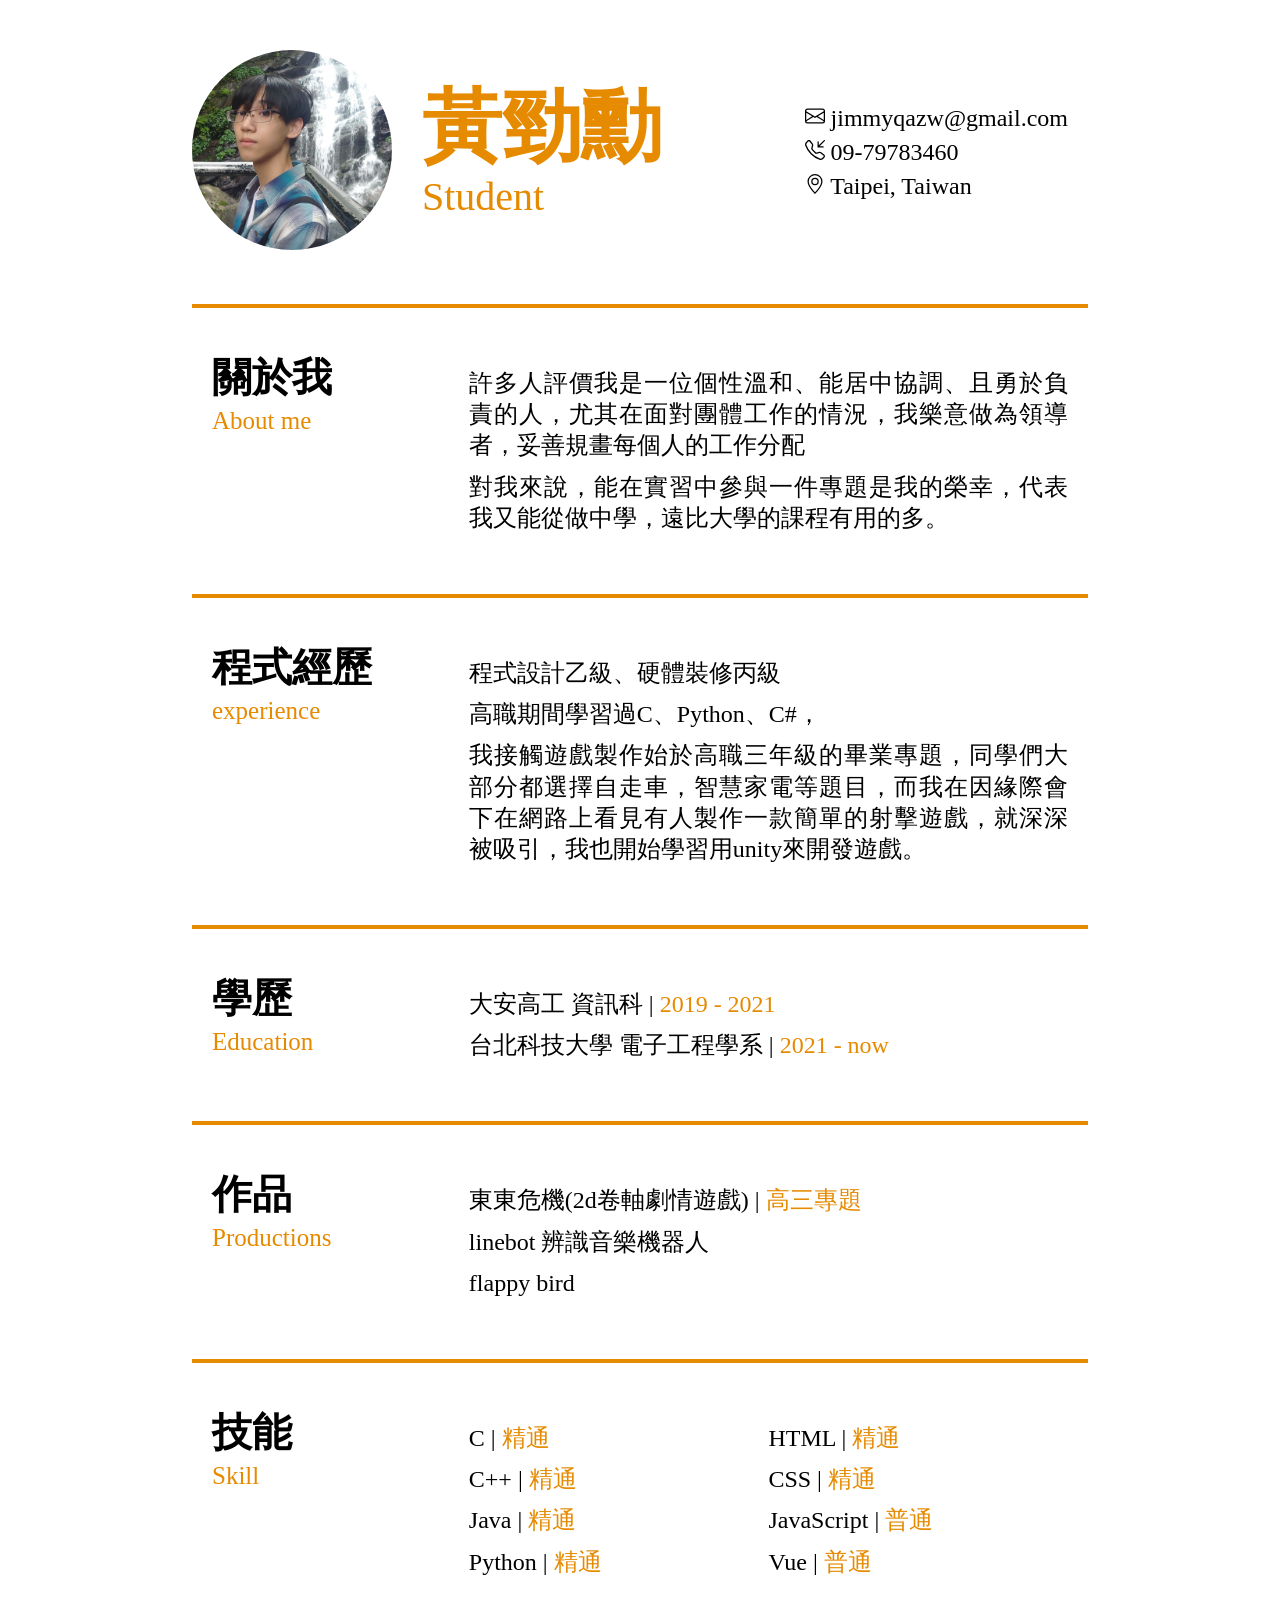
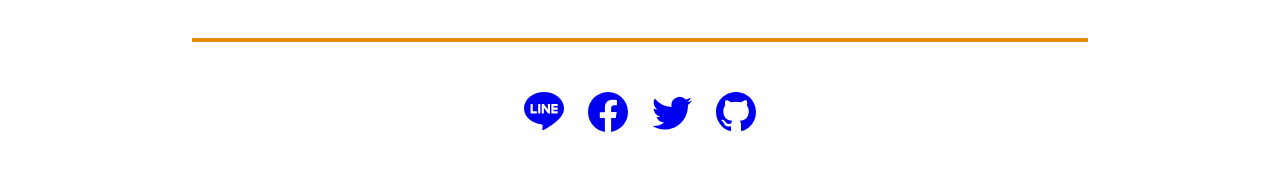
==== index.html @ 43a4b1cc "first commit" ====
<!DOCTYPE html>
<html lang="en"><head><meta http-equiv="Content-Type" content="text/html; charset=UTF-8">
    
    <meta http-equiv="X-UA-Compatible" content="IE=edge">
    <meta name="viewport" content="width=device-width, initial-scale=1.0">
    <title>Jimmy's Personal Site</title>
    <link rel="stylesheet" href="./Demo_files/bootstrap-icons.css">
    <link rel="stylesheet" href="./Demo_files/main.css">
</head>

<body>
    <div class="container">
        <div class="main">
            <div class="name-container">
                <div class="avatar">
                    <img src="./Demo_files/avatar.jpg" alt="">
                </div>
                <div class="name">
                    <h1>黃勁勳</h1>
                    <p>Student</p>
                </div>
            </div>
            <div class="info">
                <ul>
                    <li>
                        <svg xmlns="http://www.w3.org/2000/svg" width="20" height="20" fill="currentColor" class="bi bi-envelope" viewBox="0 0 16 16">
  <path d="M0 4a2 2 0 0 1 2-2h12a2 2 0 0 1 2 2v8a2 2 0 0 1-2 2H2a2 2 0 0 1-2-2V4Zm2-1a1 1 0 0 0-1 1v.217l7 4.2 7-4.2V4a1 1 0 0 0-1-1H2Zm13 2.383-4.708 2.825L15 11.105V5.383Zm-.034 6.876-5.64-3.471L8 9.583l-1.326-.795-5.64 3.47A1 1 0 0 0 2 13h12a1 1 0 0 0 .966-.741ZM1 11.105l4.708-2.897L1 5.383v5.722Z"/>
</svg>
                        jimmyqazw@gmail.com
                    </li>
                    <li>
                        <svg xmlns="http://www.w3.org/2000/svg" width="20" height="20" fill="currentColor" class="bi bi-telephone-inbound" viewBox="0 0 16 16">
  <path d="M15.854.146a.5.5 0 0 1 0 .708L11.707 5H14.5a.5.5 0 0 1 0 1h-4a.5.5 0 0 1-.5-.5v-4a.5.5 0 0 1 1 0v2.793L15.146.146a.5.5 0 0 1 .708 0zm-12.2 1.182a.678.678 0 0 0-1.015-.063L1.605 2.3c-.483.484-.661 1.169-.45 1.77a17.568 17.568 0 0 0 4.168 6.608 17.569 17.569 0 0 0 6.608 4.168c.601.211 1.286.033 1.77-.45l1.034-1.034a.678.678 0 0 0-.063-1.015l-2.307-1.794a.678.678 0 0 0-.58-.122l-2.19.547a1.745 1.745 0 0 1-1.657-.459L5.482 8.062a1.745 1.745 0 0 1-.46-1.657l.548-2.19a.678.678 0 0 0-.122-.58L3.654 1.328zM1.884.511a1.745 1.745 0 0 1 2.612.163L6.29 2.98c.329.423.445.974.315 1.494l-.547 2.19a.678.678 0 0 0 .178.643l2.457 2.457a.678.678 0 0 0 .644.178l2.189-.547a1.745 1.745 0 0 1 1.494.315l2.306 1.794c.829.645.905 1.87.163 2.611l-1.034 1.034c-.74.74-1.846 1.065-2.877.702a18.634 18.634 0 0 1-7.01-4.42 18.634 18.634 0 0 1-4.42-7.009c-.362-1.03-.037-2.137.703-2.877L1.885.511z"/>
</svg>
                        09-79783460
                    </li>
                    <li>
                        <svg xmlns="http://www.w3.org/2000/svg" width="20" height="20" fill="currentColor" class="bi bi-geo-alt" viewBox="0 0 16 16">
  <path d="M12.166 8.94c-.524 1.062-1.234 2.12-1.96 3.07A31.493 31.493 0 0 1 8 14.58a31.481 31.481 0 0 1-2.206-2.57c-.726-.95-1.436-2.008-1.96-3.07C3.304 7.867 3 6.862 3 6a5 5 0 0 1 10 0c0 .862-.305 1.867-.834 2.94zM8 16s6-5.686 6-10A6 6 0 0 0 2 6c0 4.314 6 10 6 10z"/>
  <path d="M8 8a2 2 0 1 1 0-4 2 2 0 0 1 0 4zm0 1a3 3 0 1 0 0-6 3 3 0 0 0 0 6z"/>
</svg>
                        Taipei, Taiwan
                    </li>
                </ul>
            </div>
        </div>
        <hr>
        <div class="profile content">
            <div class="title">
                <h2>關於我</h2>
                <h3>About me</h3>
            </div>
            <div class="text">

                <ul>
                    <li> 許多人評價我是一位個性溫和、能居中協調、且勇於負責的人，尤其在面對團體工作的情況，我樂意做為領導者，妥善規畫每個人的工作分配
                    <li> 對我來說，能在實習中參與一件專題是我的榮幸，代表我又能從做中學，遠比大學的課程有用的多。
                </ul>

            </div>
        </div>
        <hr>
        <div class="quote content">
            <div class="title">
                <h2>程式經歷</h2>
                <h3>experience</h3>
            </div>
            <div class="text">


                <ul>
                    <li>程式設計乙級、硬體裝修丙級
			  <li>高職期間學習過C、Python、C#，
			  <li>我接觸遊戲製作始於高職三年級的畢業專題，同學們大部分都選擇自走車，智慧家電等題目，而我在因緣際會下在網路上看見有人製作一款簡單的射擊遊戲，就深深被吸引，我也開始學習用unity來開發遊戲。
              
                </ul>
            </div>
        </div>
        <hr>
        <div class="education content">
            <div class="title">
                <h2>學歷</h2>
                <h3>Education</h3>
            </div>
            <div class="text">
                <ul>
            
                    <li>大安高工 資訊科 | <span>2019 - 2021</span></li>
			  <li>台北科技大學 電子工程學系 | <span>2021 - now</span></li>
                </ul>
            </div>
        </div>
        <hr>
        <div class="work-experience content">
            <div class="title">
                <h2>作品</h2>
                <h3>Productions</h3>
            </div>
            <div class="text">
                <ul>
                    <li>東東危機(2d卷軸劇情遊戲) | <span>高三專題</span></li>
                    <li>linebot 辨識音樂機器人</li>
			  <li>flappy bird</li>
                </ul>
            </div>
        </div>
        <hr>
        <div class="skills content">
            <div class="title">
                <h2>技能</h2>
                <h3>Skill</h3>
            </div>
            <div class="text">
                <ul>
                    <li>C | <span>精通</span></li>
                    <li>C++ | <span>精通</span></li>
                    <li>Java | <span>精通</span></li>
                    <li>Python | <span>精通</span></li>
                </ul>
                <ul>
                    <li>HTML | <span>精通</span></li>
                    <li>CSS | <span>精通</span></li>
                    <li>JavaScript | <span>普通</span></li>
                    <li>Vue | <span>普通</span></li>
                </ul>
            </div>
        </div>
        <hr>
        <div class="footer">
            <ul>
                <li><a href="https://line.me/ti/p/o0StSU77Og"><svg xmlns="http://www.w3.org/2000/svg" width="40" height="40" fill="currentColor" class="bi bi-line" viewBox="0 0 16 16">
  <path d="M8 0c4.411 0 8 2.912 8 6.492 0 1.433-.555 2.723-1.715 3.994-1.678 1.932-5.431 4.285-6.285 4.645-.83.35-.734-.197-.696-.413l.003-.018.114-.685c.027-.204.055-.521-.026-.723-.09-.223-.444-.339-.704-.395C2.846 12.39 0 9.701 0 6.492 0 2.912 3.59 0 8 0ZM5.022 7.686H3.497V4.918a.156.156 0 0 0-.155-.156H2.78a.156.156 0 0 0-.156.156v3.486c0 .041.017.08.044.107v.001l.002.002.002.002a.154.154 0 0 0 .108.043h2.242c.086 0 .155-.07.155-.156v-.56a.156.156 0 0 0-.155-.157Zm.791-2.924a.156.156 0 0 0-.156.156v3.486c0 .086.07.155.156.155h.562c.086 0 .155-.07.155-.155V4.918a.156.156 0 0 0-.155-.156h-.562Zm3.863 0a.156.156 0 0 0-.156.156v2.07L7.923 4.832a.17.17 0 0 0-.013-.015v-.001a.139.139 0 0 0-.01-.01l-.003-.003a.092.092 0 0 0-.011-.009h-.001L7.88 4.79l-.003-.002a.029.029 0 0 0-.005-.003l-.008-.005h-.002l-.003-.002-.01-.004-.004-.002a.093.093 0 0 0-.01-.003h-.002l-.003-.001-.009-.002h-.006l-.003-.001h-.004l-.002-.001h-.574a.156.156 0 0 0-.156.155v3.486c0 .086.07.155.156.155h.56c.087 0 .157-.07.157-.155v-2.07l1.6 2.16a.154.154 0 0 0 .039.038l.001.001.01.006.004.002a.066.066 0 0 0 .008.004l.007.003.005.002a.168.168 0 0 0 .01.003h.003a.155.155 0 0 0 .04.006h.56c.087 0 .157-.07.157-.155V4.918a.156.156 0 0 0-.156-.156h-.561Zm3.815.717v-.56a.156.156 0 0 0-.155-.157h-2.242a.155.155 0 0 0-.108.044h-.001l-.001.002-.002.003a.155.155 0 0 0-.044.107v3.486c0 .041.017.08.044.107l.002.003.002.002a.155.155 0 0 0 .108.043h2.242c.086 0 .155-.07.155-.156v-.56a.156.156 0 0 0-.155-.157H11.81v-.589h1.525c.086 0 .155-.07.155-.156v-.56a.156.156 0 0 0-.155-.157H11.81v-.589h1.525c.086 0 .155-.07.155-.156Z"/>
</i></a></li>&emsp;
                <li><a href="https://www.facebook.com/profile.php?id=100009781712372"><svg xmlns="http://www.w3.org/2000/svg" width="40" height="40" fill="currentColor" class="bi bi-facebook" viewBox="0 0 16 16">
  <path d="M16 8.049c0-4.446-3.582-8.05-8-8.05C3.58 0-.002 3.603-.002 8.05c0 4.017 2.926 7.347 6.75 7.951v-5.625h-2.03V8.05H6.75V6.275c0-2.017 1.195-3.131 3.022-3.131.876 0 1.791.157 1.791.157v1.98h-1.009c-.993 0-1.303.621-1.303 1.258v1.51h2.218l-.354 2.326H9.25V16c3.824-.604 6.75-3.934 6.75-7.951z"/>
</i></a></li>&emsp;
                <li><a href="https://twitter.com/JinxunY"><svg xmlns="http://www.w3.org/2000/svg" width="40" height="40" fill="currentColor" class="bi bi-twitter" viewBox="0 0 16 16">
  <path d="M5.026 15c6.038 0 9.341-5.003 9.341-9.334 0-.14 0-.282-.006-.422A6.685 6.685 0 0 0 16 3.542a6.658 6.658 0 0 1-1.889.518 3.301 3.301 0 0 0 1.447-1.817 6.533 6.533 0 0 1-2.087.793A3.286 3.286 0 0 0 7.875 6.03a9.325 9.325 0 0 1-6.767-3.429 3.289 3.289 0 0 0 1.018 4.382A3.323 3.323 0 0 1 .64 6.575v.045a3.288 3.288 0 0 0 2.632 3.218 3.203 3.203 0 0 1-.865.115 3.23 3.23 0 0 1-.614-.057 3.283 3.283 0 0 0 3.067 2.277A6.588 6.588 0 0 1 .78 13.58a6.32 6.32 0 0 1-.78-.045A9.344 9.344 0 0 0 5.026 15z"/>
</i></a></li>&emsp;
                <li><a href="https://github.com/jimmyqazw"><svg xmlns="http://www.w3.org/2000/svg" width="40" height="40" fill="currentColor" class="bi bi-github" viewBox="0 0 16 16">
  <path d="M8 0C3.58 0 0 3.58 0 8c0 3.54 2.29 6.53 5.47 7.59.4.07.55-.17.55-.38 0-.19-.01-.82-.01-1.49-2.01.37-2.53-.49-2.69-.94-.09-.23-.48-.94-.82-1.13-.28-.15-.68-.52-.01-.53.63-.01 1.08.58 1.23.82.72 1.21 1.87.87 2.33.66.07-.52.28-.87.51-1.07-1.78-.2-3.64-.89-3.64-3.95 0-.87.31-1.59.82-2.15-.08-.2-.36-1.02.08-2.12 0 0 .67-.21 2.2.82.64-.18 1.32-.27 2-.27.68 0 1.36.09 2 .27 1.53-1.04 2.2-.82 2.2-.82.44 1.1.16 1.92.08 2.12.51.56.82 1.27.82 2.15 0 3.07-1.87 3.75-3.65 3.95.29.25.54.73.54 1.48 0 1.07-.01 1.93-.01 2.2 0 .21.15.46.55.38A8.012 8.012 0 0 0 16 8c0-4.42-3.58-8-8-8z"/>

            </ul>
        </div>
    </div>


</body></html>
---- Demo_files/main.css ----
/* http://meyerweb.com/eric/tools/css/reset/ 
   v2.0 | 20110126
   License: none (public domain)
*/

html, body, div, span, applet, object, iframe,
h1, h2, h3, h4, h5, h6, p, blockquote, pre,
a, abbr, acronym, address, big, cite, code,
del, dfn, em, img, ins, kbd, q, s, samp,
small, strike, strong, sub, sup, tt, var,
b, u, i, center,
dl, dt, dd, ol, ul, li,
fieldset, form, label, legend,
table, caption, tbody, tfoot, thead, tr, th, td,
article, aside, canvas, details, embed, 
figure, figcaption, footer, header, hgroup, 
menu, nav, output, ruby, section, summary,
time, mark, audio, video {
	margin: 0;
	padding: 0;
	border: 0;
	font-size: 100%;
	font: inherit;
	vertical-align: baseline;
}
/* HTML5 display-role reset for older browsers */
article, aside, details, figcaption, figure, 
footer, header, hgroup, menu, nav, section {
	display: block;
}
body {
	line-height: 1;
}
ol, ul {
	list-style: none;
}
blockquote, q {
	quotes: none;
}
blockquote:before, blockquote:after,
q:before, q:after {
	content: '';
	content: none;
}
table {
	border-collapse: collapse;
	border-spacing: 0;
}

body {
    font-size: 24px;
}

.name h1 {
    color: rgb(230, 138, 0);
    font-size: 80px;
    font-weight: 700;
    margin-bottom: 10px;
}

.name p {
    color: rgb(230, 138, 0);
    font-size: 40px;
}

.container {
    width: 70%;
    margin: 50px auto;
}

.main {
    display: flex;
    justify-content: space-between;
    align-items: center;
}

.name-container {
    display: flex;
    align-items: center;
}

.avatar img {
    width: 200px;
    height: 200px;
    border-radius: 50%;
	border: 0px;
    margin-right: 30px;
}

.info li {
    margin: 10px 20px;
}

.info i {
    margin-right: 10px;
}

.content {
    display: flex;
    justify-content: space-between;
    padding: 0px 20px;
}

hr {
    background-color: rgb(230, 138, 0);
    border: 2px solid rgb(230, 138, 0);
    margin: 50px 0px;
}

.title {
    width: 30%;
}

.text {
    width: 70%;
    line-height: 1.3em;
    text-align: justify;
}

h2 {
    font-size: 40px;
    font-weight: 700;
    margin-bottom: 10px;
}

h3 {
    font-size: 25px;
    font-weight: 500;
    margin-bottom: 10px;
    color: rgb(230, 138, 0);
}

.quote q {
    font-family: serif;
    font-size: 28px;
}

.content li {
    margin: 10px 0px;
}

.content span {
    color: rgb(230, 138, 0);
}

.skills .text {
    display: flex;
}

.skills .text ul {
    width: 50%;
}

.footer ul {
    display: flex;
    justify-content: center;
    margin: 50px auto;
}

.footer li i {
    font-size: 30px; 
    color: rgb(0, 0, 0);
    margin: 0px 20px;
}

.footer li i:hover {
    color: rgb(82, 82, 82);
}
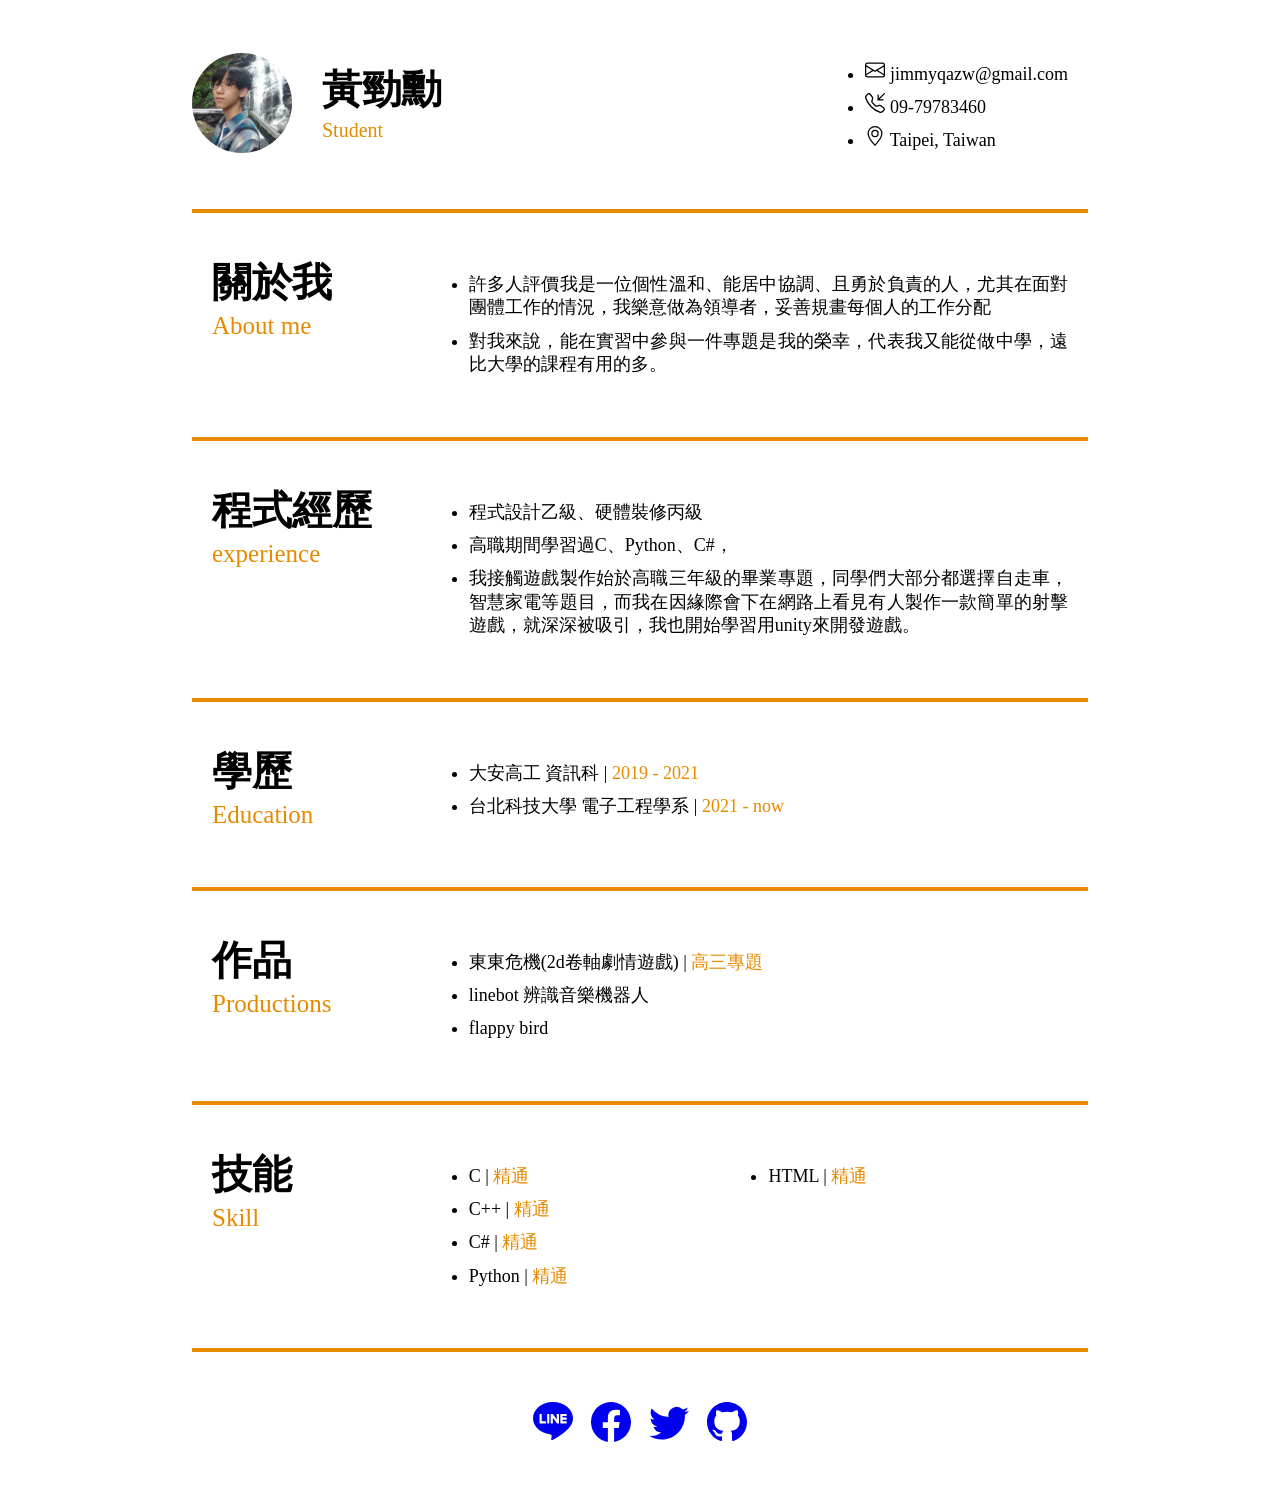
==== commit 9cbbcbcb: "first commit" ====
--- a/index.html
+++ b/index.html
@@ -16,7 +16,7 @@
                     <img src="./Demo_files/avatar.jpg" alt="">
                 </div>
                 <div class="name">
-                    <h1>黃勁勳</h1>
+                    <h2>黃勁勳</h2>
                     <p>Student</p>
                 </div>
             </div>
@@ -114,30 +114,30 @@
                 <ul>
                     <li>C | <span>精通</span></li>
                     <li>C++ | <span>精通</span></li>
-                    <li>Java | <span>精通</span></li>
+                    <li>C# | <span>精通</span></li>
                     <li>Python | <span>精通</span></li>
                 </ul>
                 <ul>
                     <li>HTML | <span>精通</span></li>
-                    <li>CSS | <span>精通</span></li>
-                    <li>JavaScript | <span>普通</span></li>
-                    <li>Vue | <span>普通</span></li>
+                    
+                    
+                   
                 </ul>
             </div>
         </div>
         <hr>
         <div class="footer">
             <ul>
-                <li><a href="https://line.me/ti/p/o0StSU77Og"><svg xmlns="http://www.w3.org/2000/svg" width="40" height="40" fill="currentColor" class="bi bi-line" viewBox="0 0 16 16">
+                <p><a href="https://line.me/ti/p/o0StSU77Og"><svg xmlns="http://www.w3.org/2000/svg" width="40" height="40" fill="currentColor" class="bi bi-line" viewBox="0 0 16 16">
   <path d="M8 0c4.411 0 8 2.912 8 6.492 0 1.433-.555 2.723-1.715 3.994-1.678 1.932-5.431 4.285-6.285 4.645-.83.35-.734-.197-.696-.413l.003-.018.114-.685c.027-.204.055-.521-.026-.723-.09-.223-.444-.339-.704-.395C2.846 12.39 0 9.701 0 6.492 0 2.912 3.59 0 8 0ZM5.022 7.686H3.497V4.918a.156.156 0 0 0-.155-.156H2.78a.156.156 0 0 0-.156.156v3.486c0 .041.017.08.044.107v.001l.002.002.002.002a.154.154 0 0 0 .108.043h2.242c.086 0 .155-.07.155-.156v-.56a.156.156 0 0 0-.155-.157Zm.791-2.924a.156.156 0 0 0-.156.156v3.486c0 .086.07.155.156.155h.562c.086 0 .155-.07.155-.155V4.918a.156.156 0 0 0-.155-.156h-.562Zm3.863 0a.156.156 0 0 0-.156.156v2.07L7.923 4.832a.17.17 0 0 0-.013-.015v-.001a.139.139 0 0 0-.01-.01l-.003-.003a.092.092 0 0 0-.011-.009h-.001L7.88 4.79l-.003-.002a.029.029 0 0 0-.005-.003l-.008-.005h-.002l-.003-.002-.01-.004-.004-.002a.093.093 0 0 0-.01-.003h-.002l-.003-.001-.009-.002h-.006l-.003-.001h-.004l-.002-.001h-.574a.156.156 0 0 0-.156.155v3.486c0 .086.07.155.156.155h.56c.087 0 .157-.07.157-.155v-2.07l1.6 2.16a.154.154 0 0 0 .039.038l.001.001.01.006.004.002a.066.066 0 0 0 .008.004l.007.003.005.002a.168.168 0 0 0 .01.003h.003a.155.155 0 0 0 .04.006h.56c.087 0 .157-.07.157-.155V4.918a.156.156 0 0 0-.156-.156h-.561Zm3.815.717v-.56a.156.156 0 0 0-.155-.157h-2.242a.155.155 0 0 0-.108.044h-.001l-.001.002-.002.003a.155.155 0 0 0-.044.107v3.486c0 .041.017.08.044.107l.002.003.002.002a.155.155 0 0 0 .108.043h2.242c.086 0 .155-.07.155-.156v-.56a.156.156 0 0 0-.155-.157H11.81v-.589h1.525c.086 0 .155-.07.155-.156v-.56a.156.156 0 0 0-.155-.157H11.81v-.589h1.525c.086 0 .155-.07.155-.156Z"/>
-</i></a></li>&emsp;
-                <li><a href="https://www.facebook.com/profile.php?id=100009781712372"><svg xmlns="http://www.w3.org/2000/svg" width="40" height="40" fill="currentColor" class="bi bi-facebook" viewBox="0 0 16 16">
+</i></a></p>&emsp;
+                <p><a href="https://www.facebook.com/profile.php?id=100009781712372"><svg xmlns="http://www.w3.org/2000/svg" width="40" height="40" fill="currentColor" class="bi bi-facebook" viewBox="0 0 16 16">
   <path d="M16 8.049c0-4.446-3.582-8.05-8-8.05C3.58 0-.002 3.603-.002 8.05c0 4.017 2.926 7.347 6.75 7.951v-5.625h-2.03V8.05H6.75V6.275c0-2.017 1.195-3.131 3.022-3.131.876 0 1.791.157 1.791.157v1.98h-1.009c-.993 0-1.303.621-1.303 1.258v1.51h2.218l-.354 2.326H9.25V16c3.824-.604 6.75-3.934 6.75-7.951z"/>
-</i></a></li>&emsp;
-                <li><a href="https://twitter.com/JinxunY"><svg xmlns="http://www.w3.org/2000/svg" width="40" height="40" fill="currentColor" class="bi bi-twitter" viewBox="0 0 16 16">
+</i></a></p>&emsp;
+                <p><a href="https://twitter.com/JinxunY"><svg xmlns="http://www.w3.org/2000/svg" width="40" height="40" fill="currentColor" class="bi bi-twitter" viewBox="0 0 16 16">
   <path d="M5.026 15c6.038 0 9.341-5.003 9.341-9.334 0-.14 0-.282-.006-.422A6.685 6.685 0 0 0 16 3.542a6.658 6.658 0 0 1-1.889.518 3.301 3.301 0 0 0 1.447-1.817 6.533 6.533 0 0 1-2.087.793A3.286 3.286 0 0 0 7.875 6.03a9.325 9.325 0 0 1-6.767-3.429 3.289 3.289 0 0 0 1.018 4.382A3.323 3.323 0 0 1 .64 6.575v.045a3.288 3.288 0 0 0 2.632 3.218 3.203 3.203 0 0 1-.865.115 3.23 3.23 0 0 1-.614-.057 3.283 3.283 0 0 0 3.067 2.277A6.588 6.588 0 0 1 .78 13.58a6.32 6.32 0 0 1-.78-.045A9.344 9.344 0 0 0 5.026 15z"/>
-</i></a></li>&emsp;
-                <li><a href="https://github.com/jimmyqazw"><svg xmlns="http://www.w3.org/2000/svg" width="40" height="40" fill="currentColor" class="bi bi-github" viewBox="0 0 16 16">
+</i></a></p>&emsp;
+                <p><a href="https://github.com/jimmyqazw"><svg xmlns="http://www.w3.org/2000/svg" width="40" height="40" fill="currentColor" class="bi bi-github" viewBox="0 0 16 16">
   <path d="M8 0C3.58 0 0 3.58 0 8c0 3.54 2.29 6.53 5.47 7.59.4.07.55-.17.55-.38 0-.19-.01-.82-.01-1.49-2.01.37-2.53-.49-2.69-.94-.09-.23-.48-.94-.82-1.13-.28-.15-.68-.52-.01-.53.63-.01 1.08.58 1.23.82.72 1.21 1.87.87 2.33.66.07-.52.28-.87.51-1.07-1.78-.2-3.64-.89-3.64-3.95 0-.87.31-1.59.82-2.15-.08-.2-.36-1.02.08-2.12 0 0 .67-.21 2.2.82.64-.18 1.32-.27 2-.27.68 0 1.36.09 2 .27 1.53-1.04 2.2-.82 2.2-.82.44 1.1.16 1.92.08 2.12.51.56.82 1.27.82 2.15 0 3.07-1.87 3.75-3.65 3.95.29.25.54.73.54 1.48 0 1.07-.01 1.93-.01 2.2 0 .21.15.46.55.38A8.012 8.012 0 0 0 16 8c0-4.42-3.58-8-8-8z"/>
 
             </ul>
--- a/Demo_files/main.css
+++ b/Demo_files/main.css
@@ -19,7 +19,7 @@
 	margin: 0;
 	padding: 0;
 	border: 0;
-	font-size: 100%;
+	font-size: 50%;
 	font: inherit;
 	vertical-align: baseline;
 }
@@ -31,9 +31,7 @@
 body {
 	line-height: 1;
 }
-ol, ul {
-	list-style: none;
-}
+
 blockquote, q {
 	quotes: none;
 }
@@ -48,19 +46,19 @@
 }
 
 body {
-    font-size: 24px;
+    font-size: 18px;
 }
 
 .name h1 {
     color: rgb(230, 138, 0);
-    font-size: 80px;
+    font-size: 60px;
     font-weight: 700;
     margin-bottom: 10px;
 }
 
 .name p {
     color: rgb(230, 138, 0);
-    font-size: 40px;
+    font-size: 20px;
 }
 
 .container {
@@ -80,8 +78,8 @@
 }
 
 .avatar img {
-    width: 200px;
-    height: 200px;
+    width: 100px;
+    height: 100px;
     border-radius: 50%;
 	border: 0px;
     margin-right: 30px;
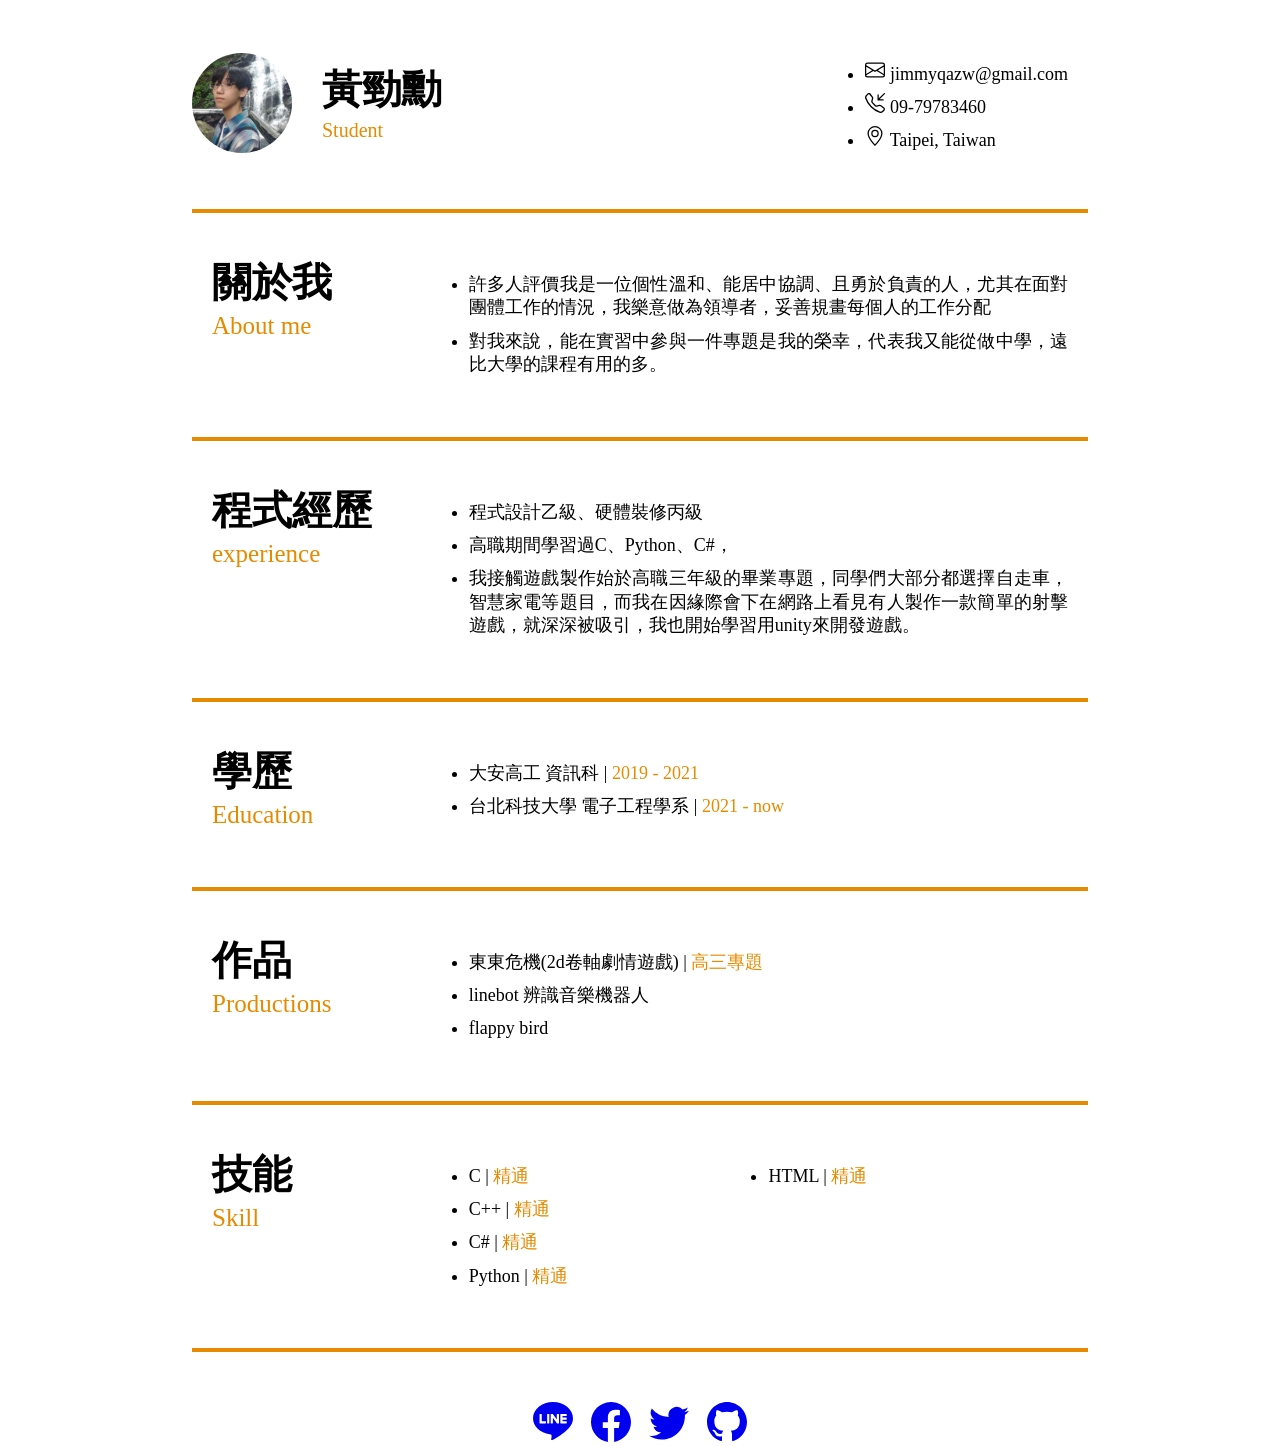
==== commit 99303a5c: "first commit" ====
--- a/index.html
+++ b/index.html
@@ -1,5 +1,5 @@
 <!DOCTYPE html>
-<html lang="en"><head><meta http-equiv="Content-Type" content="text/html; charset=UTF-8">
+<html style="height: 100%"><head><meta http-equiv="Content-Type" content="text/html; charset=UTF-8">
     
     <meta http-equiv="X-UA-Compatible" content="IE=edge">
     <meta name="viewport" content="width=device-width, initial-scale=1.0">
@@ -8,7 +8,7 @@
     <link rel="stylesheet" href="./Demo_files/main.css">
 </head>
 
-<body>
+<body style="margin: 0;padding: 0;">
     <div class="container">
         <div class="main">
             <div class="name-container">
--- a/Demo_files/main.css
+++ b/Demo_files/main.css
@@ -105,6 +105,7 @@
     margin: 50px 0px;
 }
 
+
 .title {
     width: 30%;
 }
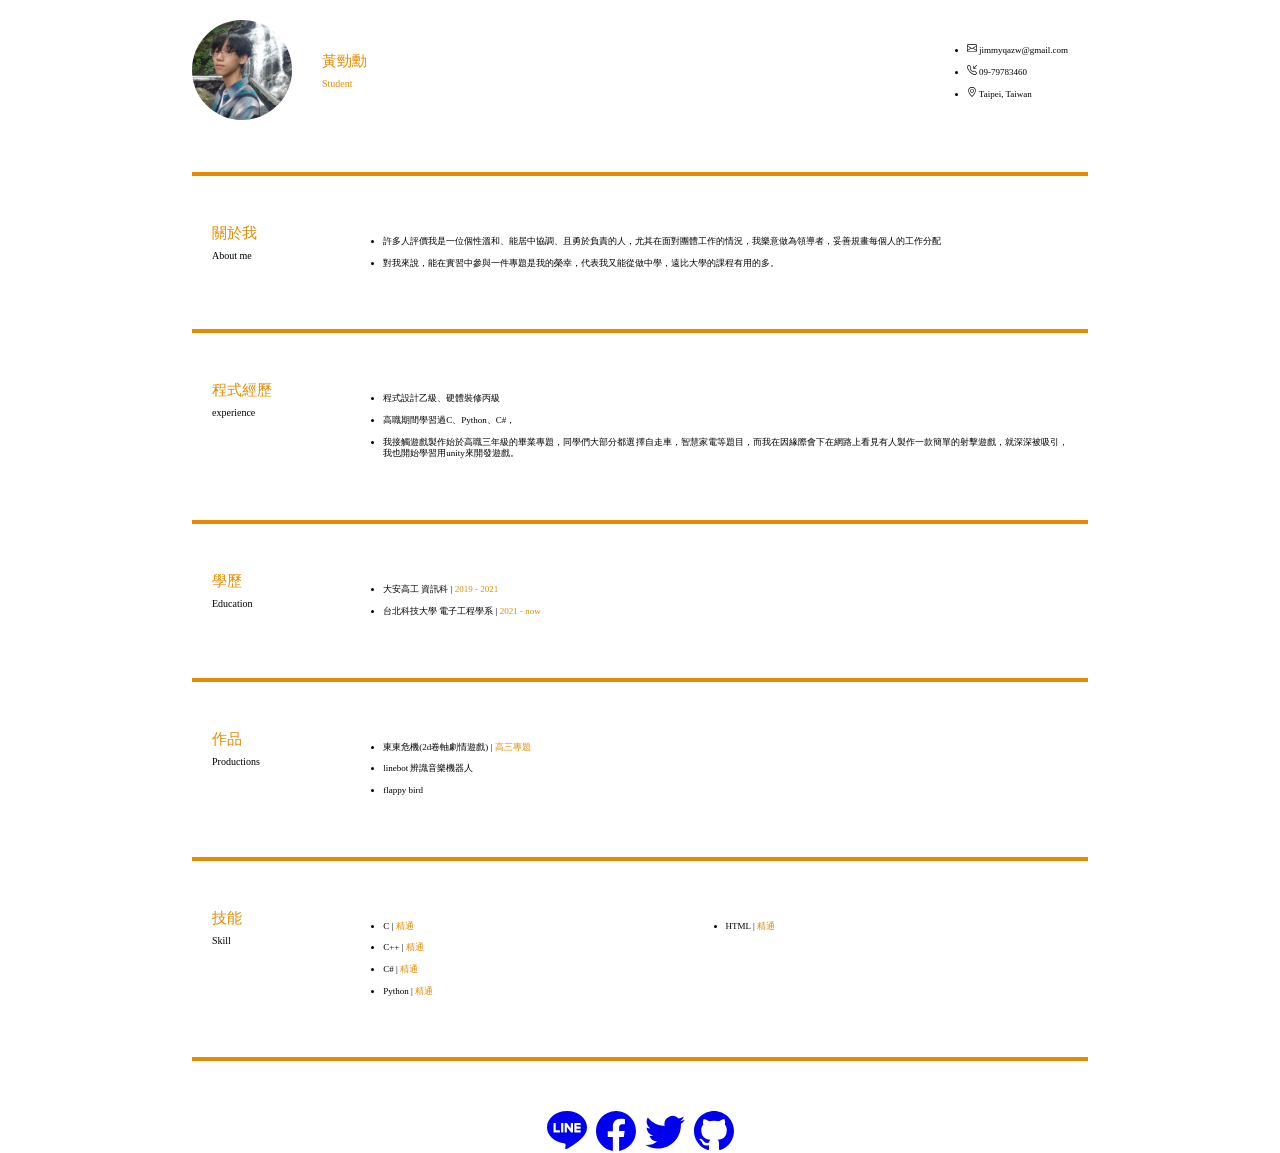
==== commit 9aea314c: "first commit" ====
--- a/index.html
+++ b/index.html
@@ -16,26 +16,26 @@
                     <img src="./Demo_files/avatar.jpg" alt="">
                 </div>
                 <div class="name">
-                    <h2>黃勁勳</h2>
+                    <h3>黃勁勳</h3>
                     <p>Student</p>
                 </div>
             </div>
             <div class="info">
                 <ul>
                     <li>
-                        <svg xmlns="http://www.w3.org/2000/svg" width="20" height="20" fill="currentColor" class="bi bi-envelope" viewBox="0 0 16 16">
+                        <svg xmlns="http://www.w3.org/2000/svg" width="10" height="10" fill="currentColor" class="bi bi-envelope" viewBox="0 0 16 16">
   <path d="M0 4a2 2 0 0 1 2-2h12a2 2 0 0 1 2 2v8a2 2 0 0 1-2 2H2a2 2 0 0 1-2-2V4Zm2-1a1 1 0 0 0-1 1v.217l7 4.2 7-4.2V4a1 1 0 0 0-1-1H2Zm13 2.383-4.708 2.825L15 11.105V5.383Zm-.034 6.876-5.64-3.471L8 9.583l-1.326-.795-5.64 3.47A1 1 0 0 0 2 13h12a1 1 0 0 0 .966-.741ZM1 11.105l4.708-2.897L1 5.383v5.722Z"/>
 </svg>
                         jimmyqazw@gmail.com
                     </li>
                     <li>
-                        <svg xmlns="http://www.w3.org/2000/svg" width="20" height="20" fill="currentColor" class="bi bi-telephone-inbound" viewBox="0 0 16 16">
+                        <svg xmlns="http://www.w3.org/2000/svg" width="10" height="10" fill="currentColor" class="bi bi-telephone-inbound" viewBox="0 0 16 16">
   <path d="M15.854.146a.5.5 0 0 1 0 .708L11.707 5H14.5a.5.5 0 0 1 0 1h-4a.5.5 0 0 1-.5-.5v-4a.5.5 0 0 1 1 0v2.793L15.146.146a.5.5 0 0 1 .708 0zm-12.2 1.182a.678.678 0 0 0-1.015-.063L1.605 2.3c-.483.484-.661 1.169-.45 1.77a17.568 17.568 0 0 0 4.168 6.608 17.569 17.569 0 0 0 6.608 4.168c.601.211 1.286.033 1.77-.45l1.034-1.034a.678.678 0 0 0-.063-1.015l-2.307-1.794a.678.678 0 0 0-.58-.122l-2.19.547a1.745 1.745 0 0 1-1.657-.459L5.482 8.062a1.745 1.745 0 0 1-.46-1.657l.548-2.19a.678.678 0 0 0-.122-.58L3.654 1.328zM1.884.511a1.745 1.745 0 0 1 2.612.163L6.29 2.98c.329.423.445.974.315 1.494l-.547 2.19a.678.678 0 0 0 .178.643l2.457 2.457a.678.678 0 0 0 .644.178l2.189-.547a1.745 1.745 0 0 1 1.494.315l2.306 1.794c.829.645.905 1.87.163 2.611l-1.034 1.034c-.74.74-1.846 1.065-2.877.702a18.634 18.634 0 0 1-7.01-4.42 18.634 18.634 0 0 1-4.42-7.009c-.362-1.03-.037-2.137.703-2.877L1.885.511z"/>
 </svg>
                         09-79783460
                     </li>
                     <li>
-                        <svg xmlns="http://www.w3.org/2000/svg" width="20" height="20" fill="currentColor" class="bi bi-geo-alt" viewBox="0 0 16 16">
+                        <svg xmlns="http://www.w3.org/2000/svg" width="10" height="10" fill="currentColor" class="bi bi-geo-alt" viewBox="0 0 16 16">
   <path d="M12.166 8.94c-.524 1.062-1.234 2.12-1.96 3.07A31.493 31.493 0 0 1 8 14.58a31.481 31.481 0 0 1-2.206-2.57c-.726-.95-1.436-2.008-1.96-3.07C3.304 7.867 3 6.862 3 6a5 5 0 0 1 10 0c0 .862-.305 1.867-.834 2.94zM8 16s6-5.686 6-10A6 6 0 0 0 2 6c0 4.314 6 10 6 10z"/>
   <path d="M8 8a2 2 0 1 1 0-4 2 2 0 0 1 0 4zm0 1a3 3 0 1 0 0-6 3 3 0 0 0 0 6z"/>
 </svg>
@@ -47,8 +47,8 @@
         <hr>
         <div class="profile content">
             <div class="title">
-                <h2>關於我</h2>
-                <h3>About me</h3>
+                <h3>關於我</h3>
+                <h6>About me</h6>
             </div>
             <div class="text">
 
@@ -62,8 +62,8 @@
         <hr>
         <div class="quote content">
             <div class="title">
-                <h2>程式經歷</h2>
-                <h3>experience</h3>
+                <h3>程式經歷</h3>
+                <h6>experience</h6>
             </div>
             <div class="text">
 
@@ -79,8 +79,8 @@
         <hr>
         <div class="education content">
             <div class="title">
-                <h2>學歷</h2>
-                <h3>Education</h3>
+                <h3>學歷</h3>
+                <h6>Education</h6>
             </div>
             <div class="text">
                 <ul>
@@ -93,8 +93,8 @@
         <hr>
         <div class="work-experience content">
             <div class="title">
-                <h2>作品</h2>
-                <h3>Productions</h3>
+                <h3>作品</h3>
+                <h6>Productions</h6>
             </div>
             <div class="text">
                 <ul>
@@ -107,8 +107,8 @@
         <hr>
         <div class="skills content">
             <div class="title">
-                <h2>技能</h2>
-                <h3>Skill</h3>
+                <h3>技能</h3>
+                <h6>Skill</h6>
             </div>
             <div class="text">
                 <ul>
--- a/Demo_files/main.css
+++ b/Demo_files/main.css
@@ -18,7 +18,7 @@
 time, mark, audio, video {
 	margin: 0;
 	padding: 0;
-	border: 0;
+	border: 110;
 	font-size: 50%;
 	font: inherit;
 	vertical-align: baseline;
@@ -42,28 +42,28 @@
 }
 table {
 	border-collapse: collapse;
-	border-spacing: 0;
+	border-spacing: 50;
 }
 
 body {
-    font-size: 18px;
+    font-size: 9px;
 }
 
 .name h1 {
     color: rgb(230, 138, 0);
-    font-size: 60px;
-    font-weight: 700;
+    font-size: 10px;
+    font-weight: 400;
     margin-bottom: 10px;
 }
 
 .name p {
     color: rgb(230, 138, 0);
-    font-size: 20px;
+    font-size: 10px;
 }
 
 .container {
     width: 70%;
-    margin: 50px auto;
+    margin: 20px auto;
 }
 
 .main {
@@ -90,7 +90,7 @@
 }
 
 .info i {
-    margin-right: 10px;
+    margin-right: 50px;
 }
 
 .content {
@@ -107,24 +107,25 @@
 
 
 .title {
-    width: 30%;
+    width: 25%;
+     font-size: 10px;
 }
 
 .text {
-    width: 70%;
+    width: 100%;
     line-height: 1.3em;
     text-align: justify;
 }
 
 h2 {
-    font-size: 40px;
-    font-weight: 700;
+    font-size: 20px;
+    font-weight: 1500;
     margin-bottom: 10px;
 }
 
 h3 {
-    font-size: 25px;
-    font-weight: 500;
+    font-size: 15px;
+    font-weight: 1500;
     margin-bottom: 10px;
     color: rgb(230, 138, 0);
 }
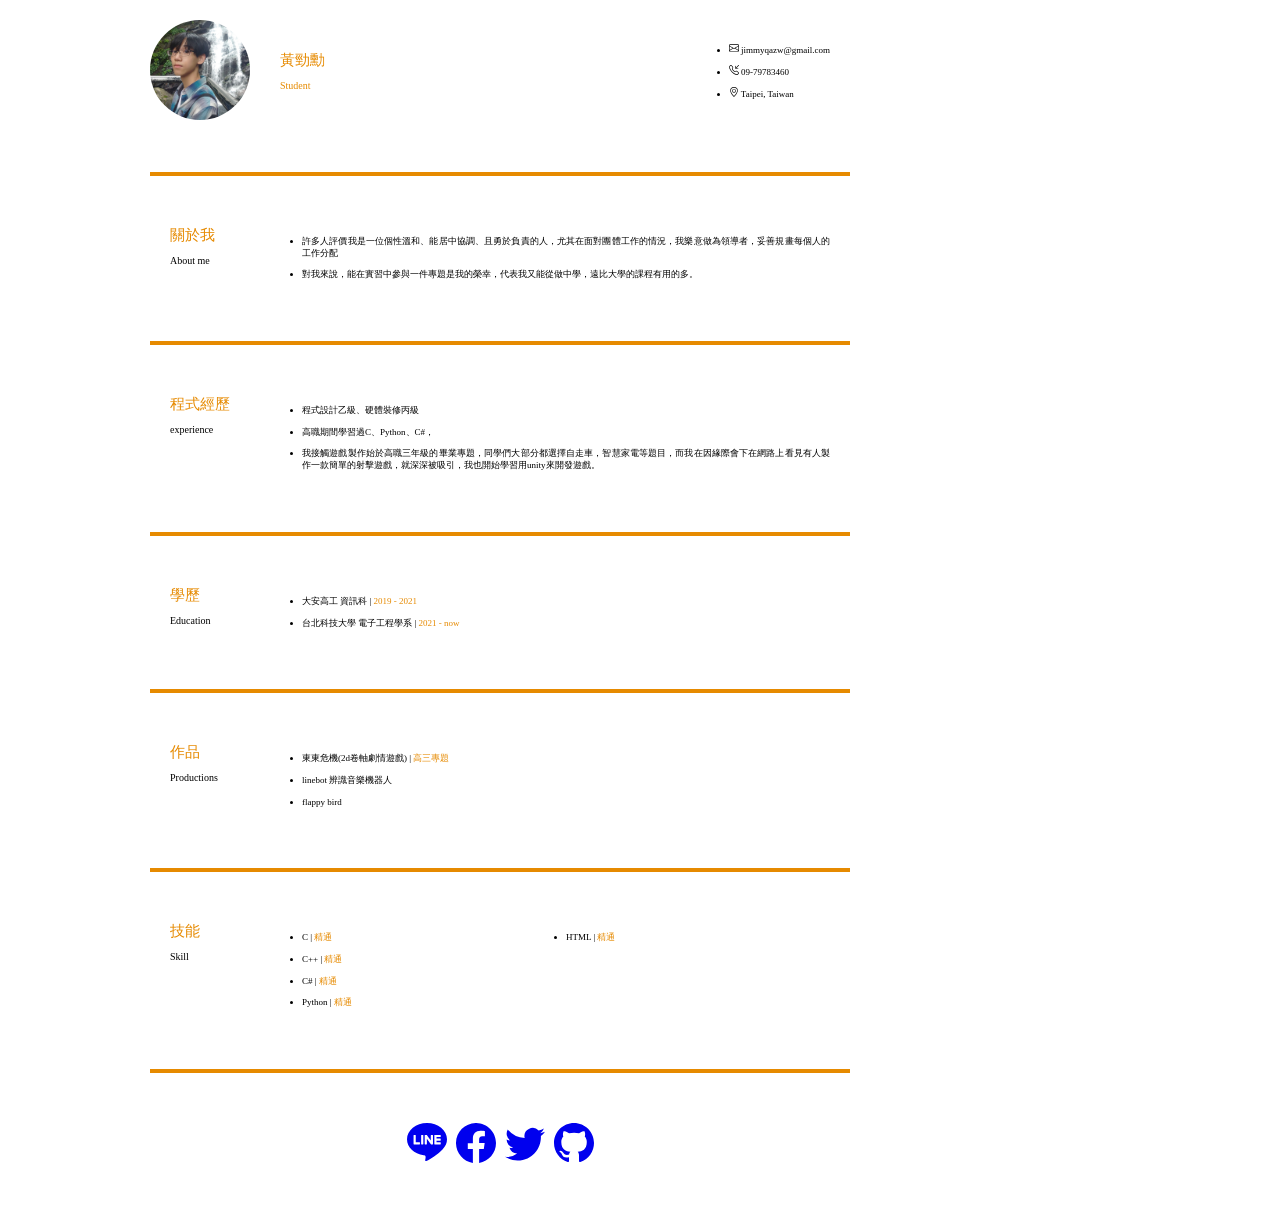
==== commit 3b8edebb: "first commit" ====
--- a/index.html
+++ b/index.html
@@ -8,7 +8,7 @@
     <link rel="stylesheet" href="./Demo_files/main.css">
 </head>
 
-<body style="margin: 0;padding: 0;">
+<body>
     <div class="container">
         <div class="main">
             <div class="name-container">
--- a/Demo_files/main.css
+++ b/Demo_files/main.css
@@ -28,8 +28,9 @@
 footer, header, hgroup, menu, nav, section {
 	display: block;
 }
-body {
-	line-height: 1;
+body{
+width:1000px;
+height:1200px;
 }
 
 blockquote, q {
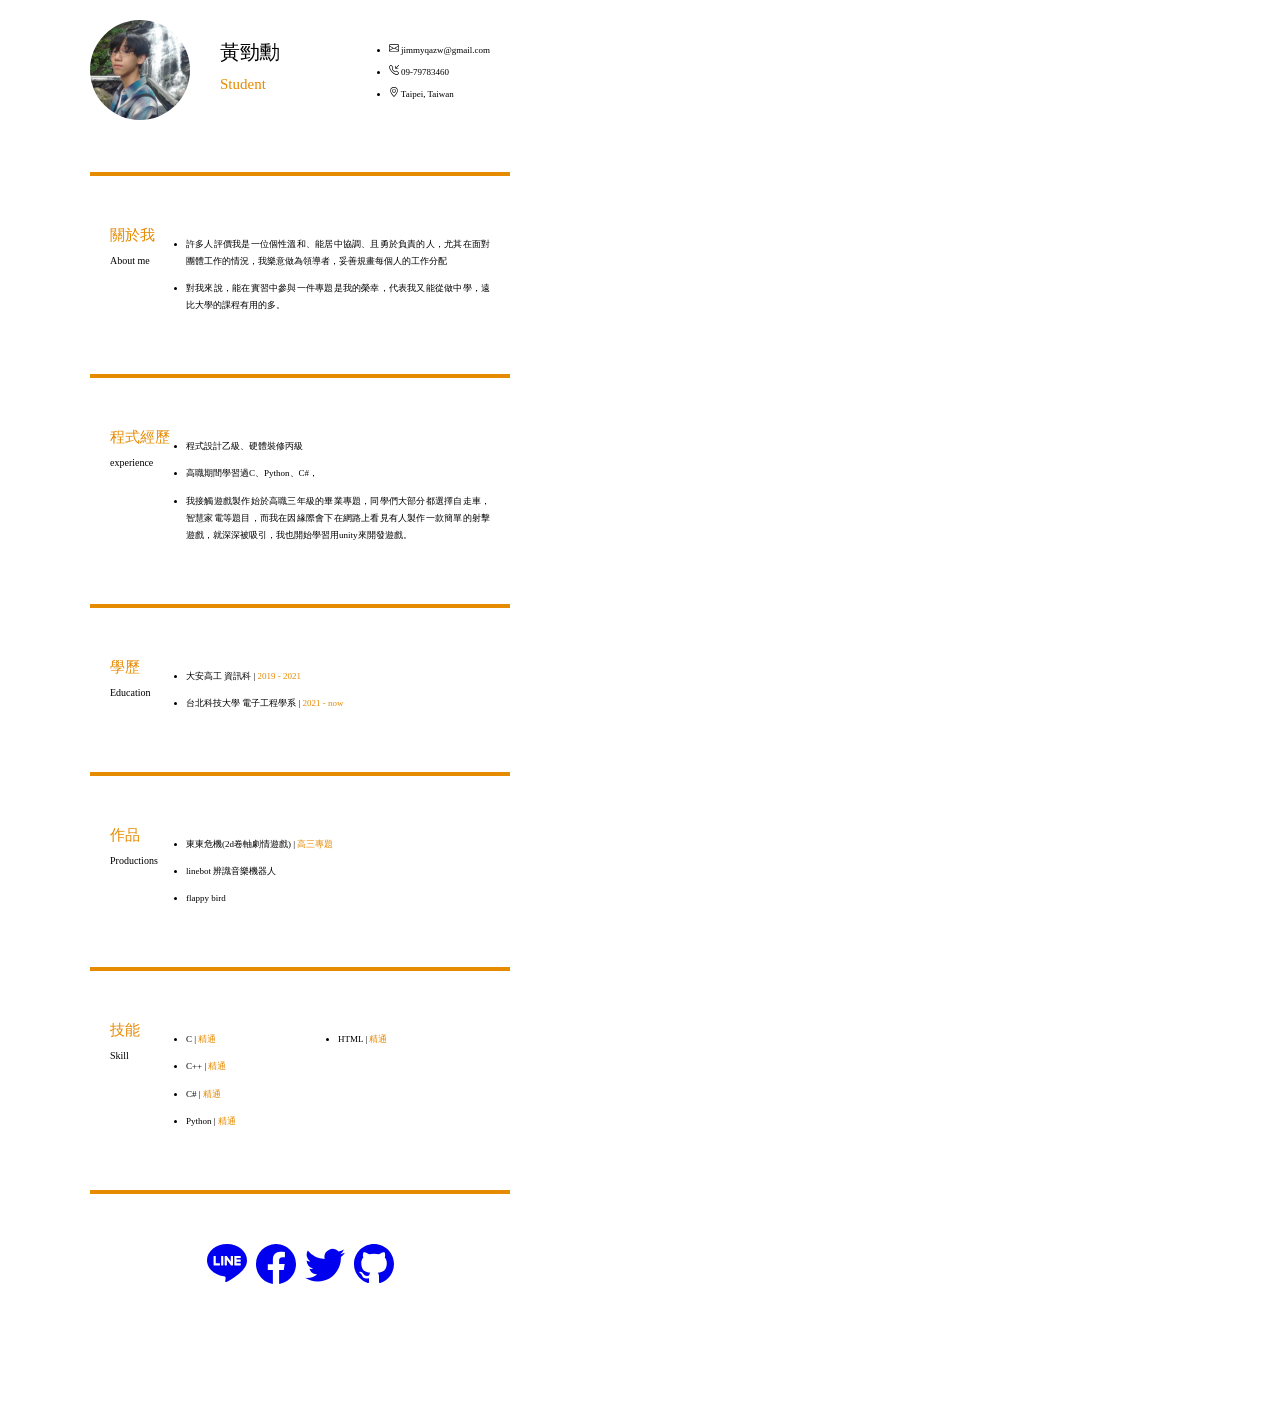
==== commit 4557b14e: "first commit" ====
--- a/index.html
+++ b/index.html
@@ -16,8 +16,8 @@
                     <img src="./Demo_files/avatar.jpg" alt="">
                 </div>
                 <div class="name">
-                    <h3>黃勁勳</h3>
-                    <p>Student</p>
+                    <h2>黃勁勳</h2>
+                    <h3>Student</h3>
                 </div>
             </div>
             <div class="info">
--- a/Demo_files/main.css
+++ b/Demo_files/main.css
@@ -29,8 +29,8 @@
 	display: block;
 }
 body{
-width:1000px;
-height:1200px;
+width:600px;
+height:1400px;
 }
 
 blockquote, q {
@@ -114,7 +114,7 @@
 
 .text {
     width: 100%;
-    line-height: 1.3em;
+    line-height: 1.9em;
     text-align: justify;
 }
 
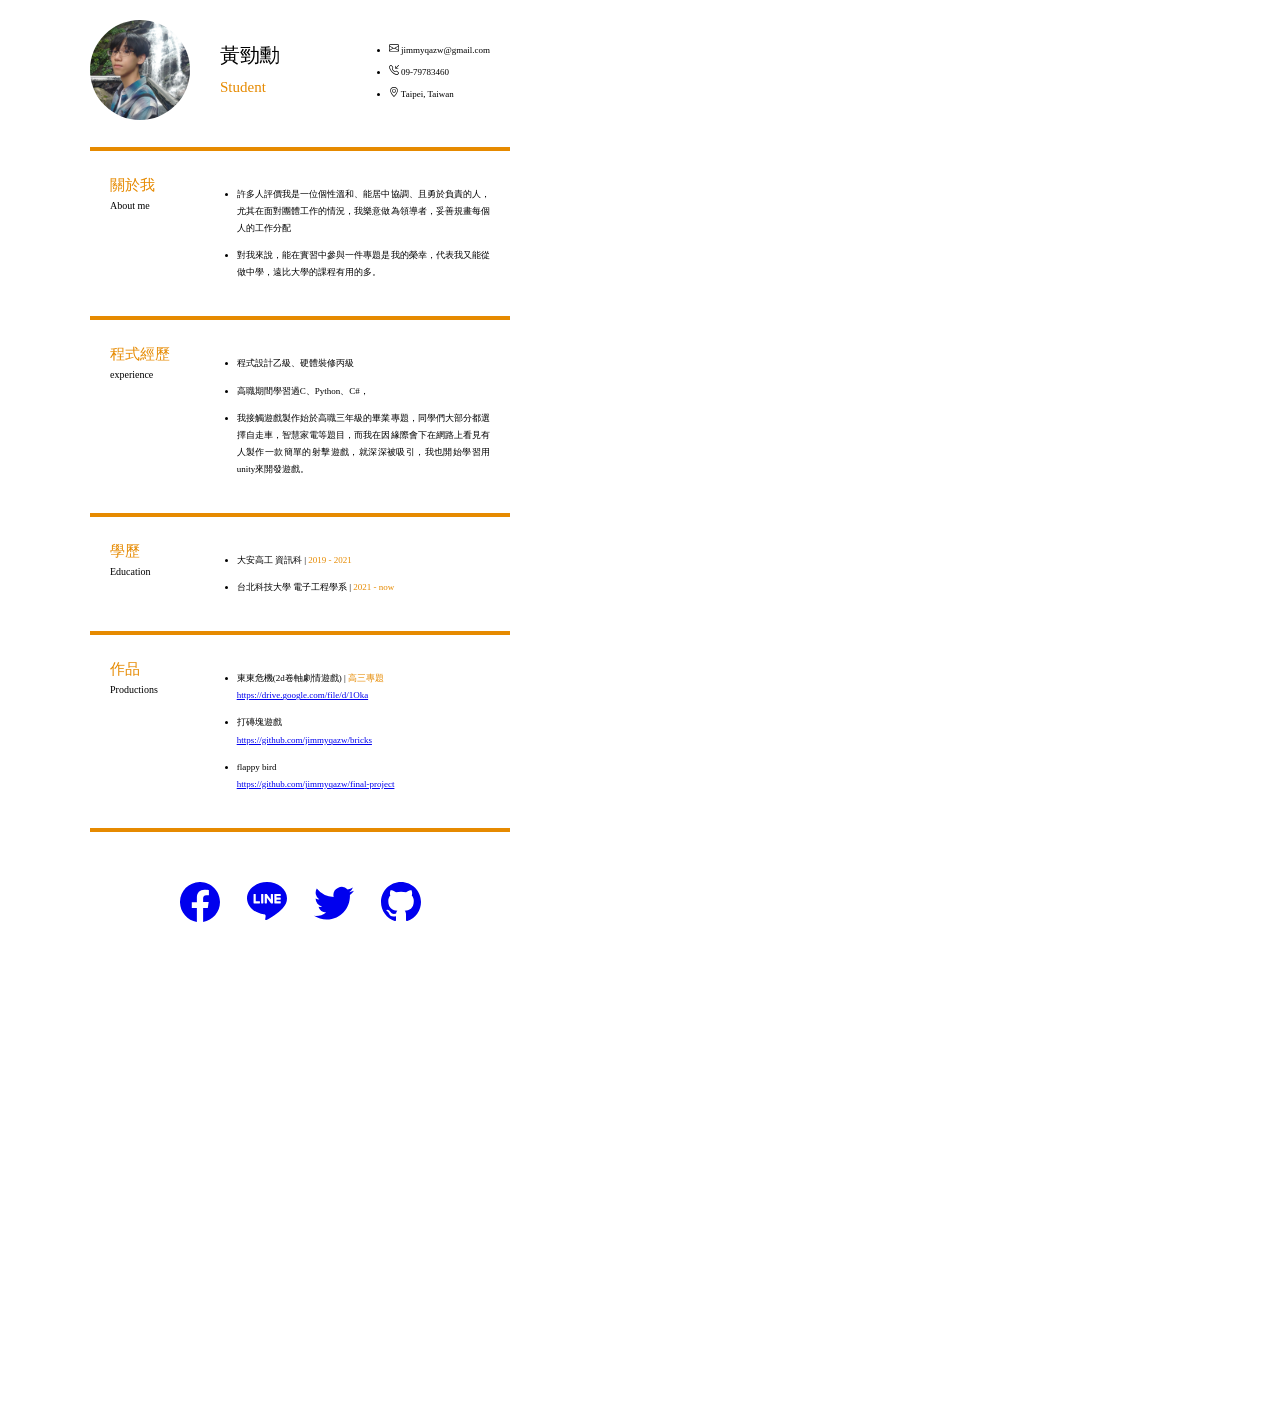
==== commit a4cd5445: "first commit" ====
--- a/index.html
+++ b/index.html
@@ -98,45 +98,26 @@
             </div>
             <div class="text">
                 <ul>
-                    <li>東東危機(2d卷軸劇情遊戲) | <span>高三專題</span></li>
-                    <li>linebot 辨識音樂機器人</li>
-			  <li>flappy bird</li>
+                    <li>東東危機(2d卷軸劇情遊戲) | <span>高三專題</span><br><a href="https://drive.google.com/file/d/1Oka7IAybqfyQ-P2bpShfDYUtCb8W4SYO/view?usp=sharing">https://drive.google.com/file/d/1Oka</a></li>
+                    <li>打磚塊遊戲 <br><a href="https://github.com/jimmyqazw/bricks">https://github.com/jimmyqazw/bricks</a></li>
+			  <li>flappy bird<br><a href="https://github.com/jimmyqazw/final-project">https://github.com/jimmyqazw/final-project</a></li>
                 </ul>
             </div>
         </div>
-        <hr>
-        <div class="skills content">
-            <div class="title">
-                <h3>技能</h3>
-                <h6>Skill</h6>
-            </div>
-            <div class="text">
-                <ul>
-                    <li>C | <span>精通</span></li>
-                    <li>C++ | <span>精通</span></li>
-                    <li>C# | <span>精通</span></li>
-                    <li>Python | <span>精通</span></li>
-                </ul>
-                <ul>
-                    <li>HTML | <span>精通</span></li>
-                    
-                    
-                   
-                </ul>
-            </div>
-        </div>
+      
         <hr>
         <div class="footer">
             <ul>
+<p><a href="https://www.facebook.com/profile.php?id=100009781712372"><svg xmlns="http://www.w3.org/2000/svg" width="40" height="40" fill="currentColor" class="bi bi-facebook" viewBox="0 0 16 16">
+  <path d="M16 8.049c0-4.446-3.582-8.05-8-8.05C3.58 0-.002 3.603-.002 8.05c0 4.017 2.926 7.347 6.75 7.951v-5.625h-2.03V8.05H6.75V6.275c0-2.017 1.195-3.131 3.022-3.131.876 0 1.791.157 1.791.157v1.98h-1.009c-.993 0-1.303.621-1.303 1.258v1.51h2.218l-.354 2.326H9.25V16c3.824-.604 6.75-3.934 6.75-7.951z"/>
+</i></a></p>&emsp;&emsp;&emsp;
                 <p><a href="https://line.me/ti/p/o0StSU77Og"><svg xmlns="http://www.w3.org/2000/svg" width="40" height="40" fill="currentColor" class="bi bi-line" viewBox="0 0 16 16">
   <path d="M8 0c4.411 0 8 2.912 8 6.492 0 1.433-.555 2.723-1.715 3.994-1.678 1.932-5.431 4.285-6.285 4.645-.83.35-.734-.197-.696-.413l.003-.018.114-.685c.027-.204.055-.521-.026-.723-.09-.223-.444-.339-.704-.395C2.846 12.39 0 9.701 0 6.492 0 2.912 3.59 0 8 0ZM5.022 7.686H3.497V4.918a.156.156 0 0 0-.155-.156H2.78a.156.156 0 0 0-.156.156v3.486c0 .041.017.08.044.107v.001l.002.002.002.002a.154.154 0 0 0 .108.043h2.242c.086 0 .155-.07.155-.156v-.56a.156.156 0 0 0-.155-.157Zm.791-2.924a.156.156 0 0 0-.156.156v3.486c0 .086.07.155.156.155h.562c.086 0 .155-.07.155-.155V4.918a.156.156 0 0 0-.155-.156h-.562Zm3.863 0a.156.156 0 0 0-.156.156v2.07L7.923 4.832a.17.17 0 0 0-.013-.015v-.001a.139.139 0 0 0-.01-.01l-.003-.003a.092.092 0 0 0-.011-.009h-.001L7.88 4.79l-.003-.002a.029.029 0 0 0-.005-.003l-.008-.005h-.002l-.003-.002-.01-.004-.004-.002a.093.093 0 0 0-.01-.003h-.002l-.003-.001-.009-.002h-.006l-.003-.001h-.004l-.002-.001h-.574a.156.156 0 0 0-.156.155v3.486c0 .086.07.155.156.155h.56c.087 0 .157-.07.157-.155v-2.07l1.6 2.16a.154.154 0 0 0 .039.038l.001.001.01.006.004.002a.066.066 0 0 0 .008.004l.007.003.005.002a.168.168 0 0 0 .01.003h.003a.155.155 0 0 0 .04.006h.56c.087 0 .157-.07.157-.155V4.918a.156.156 0 0 0-.156-.156h-.561Zm3.815.717v-.56a.156.156 0 0 0-.155-.157h-2.242a.155.155 0 0 0-.108.044h-.001l-.001.002-.002.003a.155.155 0 0 0-.044.107v3.486c0 .041.017.08.044.107l.002.003.002.002a.155.155 0 0 0 .108.043h2.242c.086 0 .155-.07.155-.156v-.56a.156.156 0 0 0-.155-.157H11.81v-.589h1.525c.086 0 .155-.07.155-.156v-.56a.156.156 0 0 0-.155-.157H11.81v-.589h1.525c.086 0 .155-.07.155-.156Z"/>
-</i></a></p>&emsp;
-                <p><a href="https://www.facebook.com/profile.php?id=100009781712372"><svg xmlns="http://www.w3.org/2000/svg" width="40" height="40" fill="currentColor" class="bi bi-facebook" viewBox="0 0 16 16">
-  <path d="M16 8.049c0-4.446-3.582-8.05-8-8.05C3.58 0-.002 3.603-.002 8.05c0 4.017 2.926 7.347 6.75 7.951v-5.625h-2.03V8.05H6.75V6.275c0-2.017 1.195-3.131 3.022-3.131.876 0 1.791.157 1.791.157v1.98h-1.009c-.993 0-1.303.621-1.303 1.258v1.51h2.218l-.354 2.326H9.25V16c3.824-.604 6.75-3.934 6.75-7.951z"/>
-</i></a></p>&emsp;
+</i></a></p>&emsp;&emsp;&emsp;
+                
                 <p><a href="https://twitter.com/JinxunY"><svg xmlns="http://www.w3.org/2000/svg" width="40" height="40" fill="currentColor" class="bi bi-twitter" viewBox="0 0 16 16">
   <path d="M5.026 15c6.038 0 9.341-5.003 9.341-9.334 0-.14 0-.282-.006-.422A6.685 6.685 0 0 0 16 3.542a6.658 6.658 0 0 1-1.889.518 3.301 3.301 0 0 0 1.447-1.817 6.533 6.533 0 0 1-2.087.793A3.286 3.286 0 0 0 7.875 6.03a9.325 9.325 0 0 1-6.767-3.429 3.289 3.289 0 0 0 1.018 4.382A3.323 3.323 0 0 1 .64 6.575v.045a3.288 3.288 0 0 0 2.632 3.218 3.203 3.203 0 0 1-.865.115 3.23 3.23 0 0 1-.614-.057 3.283 3.283 0 0 0 3.067 2.277A6.588 6.588 0 0 1 .78 13.58a6.32 6.32 0 0 1-.78-.045A9.344 9.344 0 0 0 5.026 15z"/>
-</i></a></p>&emsp;
+</i></a></p>&emsp;&emsp;&emsp;
                 <p><a href="https://github.com/jimmyqazw"><svg xmlns="http://www.w3.org/2000/svg" width="40" height="40" fill="currentColor" class="bi bi-github" viewBox="0 0 16 16">
   <path d="M8 0C3.58 0 0 3.58 0 8c0 3.54 2.29 6.53 5.47 7.59.4.07.55-.17.55-.38 0-.19-.01-.82-.01-1.49-2.01.37-2.53-.49-2.69-.94-.09-.23-.48-.94-.82-1.13-.28-.15-.68-.52-.01-.53.63-.01 1.08.58 1.23.82.72 1.21 1.87.87 2.33.66.07-.52.28-.87.51-1.07-1.78-.2-3.64-.89-3.64-3.95 0-.87.31-1.59.82-2.15-.08-.2-.36-1.02.08-2.12 0 0 .67-.21 2.2.82.64-.18 1.32-.27 2-.27.68 0 1.36.09 2 .27 1.53-1.04 2.2-.82 2.2-.82.44 1.1.16 1.92.08 2.12.51.56.82 1.27.82 2.15 0 3.07-1.87 3.75-3.65 3.95.29.25.54.73.54 1.48 0 1.07-.01 1.93-.01 2.2 0 .21.15.46.55.38A8.012 8.012 0 0 0 16 8c0-4.42-3.58-8-8-8z"/>
 
--- a/Demo_files/main.css
+++ b/Demo_files/main.css
@@ -103,12 +103,12 @@
 hr {
     background-color: rgb(230, 138, 0);
     border: 2px solid rgb(230, 138, 0);
-    margin: 50px 0px;
+    margin: 25px 0px;
 }
 
 
 .title {
-    width: 25%;
+    width: 50%;
      font-size: 10px;
 }
 
@@ -127,7 +127,7 @@
 h3 {
     font-size: 15px;
     font-weight: 1500;
-    margin-bottom: 10px;
+    margin-bottom: 5px;
     color: rgb(230, 138, 0);
 }
 
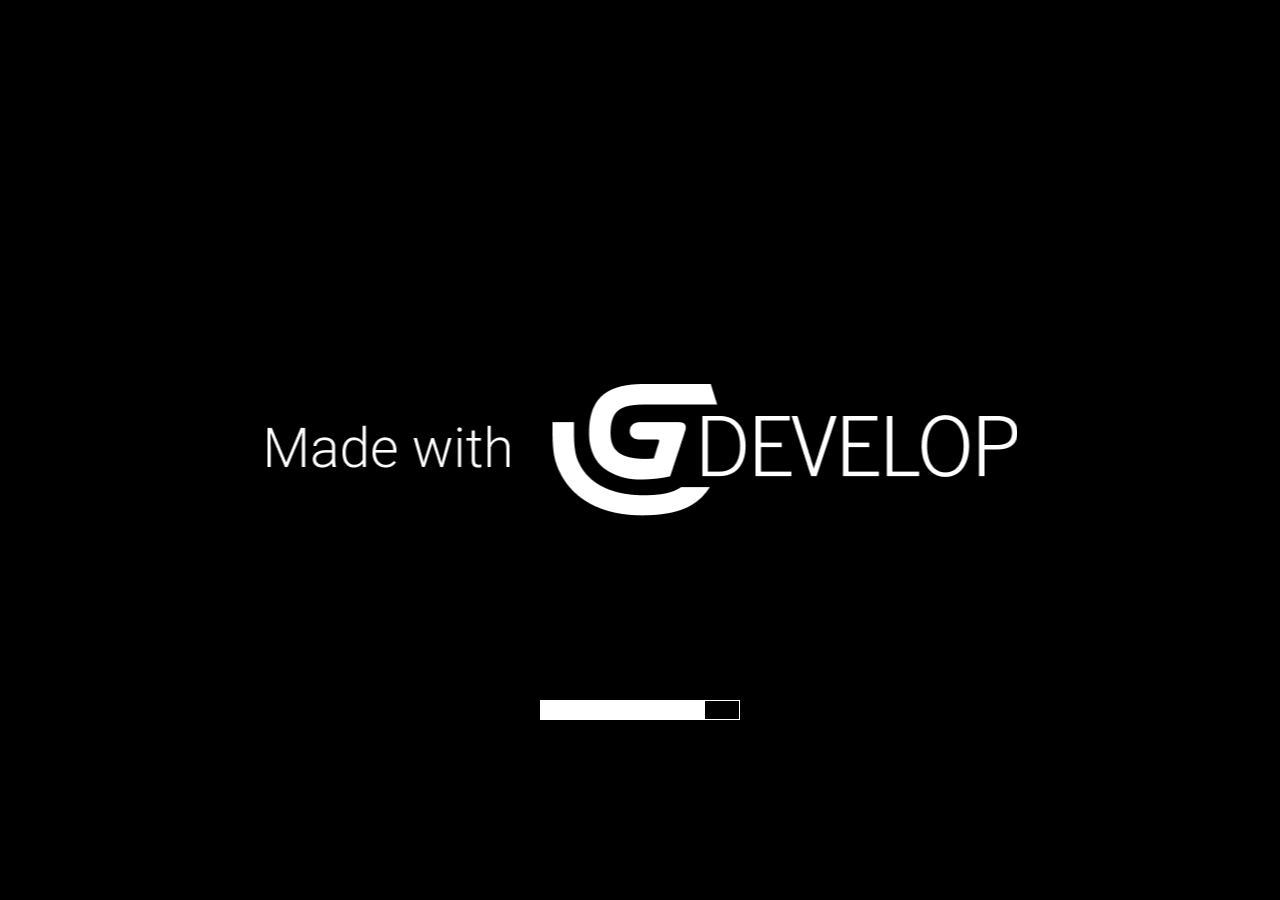
==== commit 51f354a4: "first commit" ====
--- a/index.html
+++ b/index.html
@@ -1,129 +1,163 @@
 <!DOCTYPE html>
-<html style="height: 100%"><head><meta http-equiv="Content-Type" content="text/html; charset=UTF-8">
-    
-    <meta http-equiv="X-UA-Compatible" content="IE=edge">
-    <meta name="viewport" content="width=device-width, initial-scale=1.0">
-    <title>Jimmy's Personal Site</title>
-    <link rel="stylesheet" href="./Demo_files/bootstrap-icons.css">
-    <link rel="stylesheet" href="./Demo_files/main.css">
-</head>
+<html>
+<head>
+    <meta charset="UTF-8"/>
+    <link rel="manifest" href="manifest.webmanifest">
 
-<body>
-    <div class="container">
-        <div class="main">
-            <div class="name-container">
-                <div class="avatar">
-                    <img src="./Demo_files/avatar.jpg" alt="">
-                </div>
-                <div class="name">
-                    <h2>黃勁勳</h2>
-                    <h3>Student</h3>
-                </div>
-            </div>
-            <div class="info">
-                <ul>
-                    <li>
-                        <svg xmlns="http://www.w3.org/2000/svg" width="10" height="10" fill="currentColor" class="bi bi-envelope" viewBox="0 0 16 16">
-  <path d="M0 4a2 2 0 0 1 2-2h12a2 2 0 0 1 2 2v8a2 2 0 0 1-2 2H2a2 2 0 0 1-2-2V4Zm2-1a1 1 0 0 0-1 1v.217l7 4.2 7-4.2V4a1 1 0 0 0-1-1H2Zm13 2.383-4.708 2.825L15 11.105V5.383Zm-.034 6.876-5.64-3.471L8 9.583l-1.326-.795-5.64 3.47A1 1 0 0 0 2 13h12a1 1 0 0 0 .966-.741ZM1 11.105l4.708-2.897L1 5.383v5.722Z"/>
-</svg>
-                        jimmyqazw@gmail.com
-                    </li>
-                    <li>
-                        <svg xmlns="http://www.w3.org/2000/svg" width="10" height="10" fill="currentColor" class="bi bi-telephone-inbound" viewBox="0 0 16 16">
-  <path d="M15.854.146a.5.5 0 0 1 0 .708L11.707 5H14.5a.5.5 0 0 1 0 1h-4a.5.5 0 0 1-.5-.5v-4a.5.5 0 0 1 1 0v2.793L15.146.146a.5.5 0 0 1 .708 0zm-12.2 1.182a.678.678 0 0 0-1.015-.063L1.605 2.3c-.483.484-.661 1.169-.45 1.77a17.568 17.568 0 0 0 4.168 6.608 17.569 17.569 0 0 0 6.608 4.168c.601.211 1.286.033 1.77-.45l1.034-1.034a.678.678 0 0 0-.063-1.015l-2.307-1.794a.678.678 0 0 0-.58-.122l-2.19.547a1.745 1.745 0 0 1-1.657-.459L5.482 8.062a1.745 1.745 0 0 1-.46-1.657l.548-2.19a.678.678 0 0 0-.122-.58L3.654 1.328zM1.884.511a1.745 1.745 0 0 1 2.612.163L6.29 2.98c.329.423.445.974.315 1.494l-.547 2.19a.678.678 0 0 0 .178.643l2.457 2.457a.678.678 0 0 0 .644.178l2.189-.547a1.745 1.745 0 0 1 1.494.315l2.306 1.794c.829.645.905 1.87.163 2.611l-1.034 1.034c-.74.74-1.846 1.065-2.877.702a18.634 18.634 0 0 1-7.01-4.42 18.634 18.634 0 0 1-4.42-7.009c-.362-1.03-.037-2.137.703-2.877L1.885.511z"/>
-</svg>
-                        09-79783460
-                    </li>
-                    <li>
-                        <svg xmlns="http://www.w3.org/2000/svg" width="10" height="10" fill="currentColor" class="bi bi-geo-alt" viewBox="0 0 16 16">
-  <path d="M12.166 8.94c-.524 1.062-1.234 2.12-1.96 3.07A31.493 31.493 0 0 1 8 14.58a31.481 31.481 0 0 1-2.206-2.57c-.726-.95-1.436-2.008-1.96-3.07C3.304 7.867 3 6.862 3 6a5 5 0 0 1 10 0c0 .862-.305 1.867-.834 2.94zM8 16s6-5.686 6-10A6 6 0 0 0 2 6c0 4.314 6 10 6 10z"/>
-  <path d="M8 8a2 2 0 1 1 0-4 2 2 0 0 1 0 4zm0 1a3 3 0 1 0 0-6 3 3 0 0 0 0 6z"/>
-</svg>
-                        Taipei, Taiwan
-                    </li>
-                </ul>
-            </div>
-        </div>
-        <hr>
-        <div class="profile content">
-            <div class="title">
-                <h3>關於我</h3>
-                <h6>About me</h6>
-            </div>
-            <div class="text">
+    <meta name="apple-mobile-web-app-capable" content="yes">
+    <meta name="apple-mobile-web-app-status-bar-style" content="black-translucent">
 
-                <ul>
-                    <li> 許多人評價我是一位個性溫和、能居中協調、且勇於負責的人，尤其在面對團體工作的情況，我樂意做為領導者，妥善規畫每個人的工作分配
-                    <li> 對我來說，能在實習中參與一件專題是我的榮幸，代表我又能從做中學，遠比大學的課程有用的多。
-                </ul>
+    <meta name="theme-color" content="#000000" />
+    <meta name="viewport" content="width=device-width, initial-scale=1.0, maximum-scale=1.0, user-scalable=no" />
 
-            </div>
-        </div>
-        <hr>
-        <div class="quote content">
-            <div class="title">
-                <h3>程式經歷</h3>
-                <h6>experience</h6>
-            </div>
-            <div class="text">
+	<style>
+		body {
+			margin: 0;
+			padding: 0;
+			background-color: #000000;
+            overflow: hidden;
+		}
+        #canvasArea {
+            margin-left: auto;
+            margin-right: auto;
+            overflow: hidden;
+        }
+
+        
+	</style>
+    <!-- Libs and GDJS core files : -->
+		<script src="libs/jshashtable.js" crossorigin="anonymous"></script>
+	<script src="logger.js" crossorigin="anonymous"></script>
+	<script src="gd.js" crossorigin="anonymous"></script>
+	<script src="libs/rbush.js" crossorigin="anonymous"></script>
+	<script src="AsyncTasksManager.js" crossorigin="anonymous"></script>
+	<script src="inputmanager.js" crossorigin="anonymous"></script>
+	<script src="jsonmanager.js" crossorigin="anonymous"></script>
+	<script src="timemanager.js" crossorigin="anonymous"></script>
+	<script src="runtimeobject.js" crossorigin="anonymous"></script>
+	<script src="profiler.js" crossorigin="anonymous"></script>
+	<script src="runtimescene.js" crossorigin="anonymous"></script>
+	<script src="scenestack.js" crossorigin="anonymous"></script>
+	<script src="polygon.js" crossorigin="anonymous"></script>
+	<script src="force.js" crossorigin="anonymous"></script>
+	<script src="layer.js" crossorigin="anonymous"></script>
+	<script src="timer.js" crossorigin="anonymous"></script>
+	<script src="runtimegame.js" crossorigin="anonymous"></script>
+	<script src="variable.js" crossorigin="anonymous"></script>
+	<script src="variablescontainer.js" crossorigin="anonymous"></script>
+	<script src="oncetriggers.js" crossorigin="anonymous"></script>
+	<script src="runtimebehavior.js" crossorigin="anonymous"></script>
+	<script src="spriteruntimeobject.js" crossorigin="anonymous"></script>
+	<script src="events-tools/commontools.js" crossorigin="anonymous"></script>
+	<script src="events-tools/variabletools.js" crossorigin="anonymous"></script>
+	<script src="events-tools/runtimescenetools.js" crossorigin="anonymous"></script>
+	<script src="events-tools/inputtools.js" crossorigin="anonymous"></script>
+	<script src="events-tools/objecttools.js" crossorigin="anonymous"></script>
+	<script src="events-tools/cameratools.js" crossorigin="anonymous"></script>
+	<script src="events-tools/soundtools.js" crossorigin="anonymous"></script>
+	<script src="events-tools/storagetools.js" crossorigin="anonymous"></script>
+	<script src="events-tools/stringtools.js" crossorigin="anonymous"></script>
+	<script src="events-tools/windowtools.js" crossorigin="anonymous"></script>
+	<script src="events-tools/networktools.js" crossorigin="anonymous"></script>
+	<script src="splash/gd-logo-light.js" crossorigin="anonymous"></script>
+	<script src="pixi-renderers/pixi.js" crossorigin="anonymous"></script>
+	<script src="pixi-renderers/pixi-filters-tools.js" crossorigin="anonymous"></script>
+	<script src="pixi-renderers/runtimegame-pixi-renderer.js" crossorigin="anonymous"></script>
+	<script src="pixi-renderers/runtimescene-pixi-renderer.js" crossorigin="anonymous"></script>
+	<script src="pixi-renderers/layer-pixi-renderer.js" crossorigin="anonymous"></script>
+	<script src="pixi-renderers/pixi-image-manager.js" crossorigin="anonymous"></script>
+	<script src="pixi-renderers/pixi-bitmapfont-manager.js" crossorigin="anonymous"></script>
+	<script src="pixi-renderers/spriteruntimeobject-pixi-renderer.js" crossorigin="anonymous"></script>
+	<script src="pixi-renderers/loadingscreen-pixi-renderer.js" crossorigin="anonymous"></script>
+	<script src="pixi-renderers/pixi-effects-manager.js" crossorigin="anonymous"></script>
+	<script src="howler-sound-manager/howler.min.js" crossorigin="anonymous"></script>
+	<script src="howler-sound-manager/howler-sound-manager.js" crossorigin="anonymous"></script>
+	<script src="fontfaceobserver-font-manager/fontfaceobserver.js" crossorigin="anonymous"></script>
+	<script src="fontfaceobserver-font-manager/fontfaceobserver-font-manager.js" crossorigin="anonymous"></script>
+	<script src="Extensions/TextInput/textinputruntimeobject.js" crossorigin="anonymous"></script>
+	<script src="Extensions/TextInput/textinputruntimeobject-pixi-renderer.js" crossorigin="anonymous"></script>
+	<script src="Extensions/TweenBehavior/shifty.js" crossorigin="anonymous"></script>
+	<script src="Extensions/TweenBehavior/tweenruntimebehavior.js" crossorigin="anonymous"></script>
+	<script src="Extensions/TiledSpriteObject/tiledspriteruntimeobject.js" crossorigin="anonymous"></script>
+	<script src="Extensions/TiledSpriteObject/tiledspriteruntimeobject-pixi-renderer.js" crossorigin="anonymous"></script>
+	<script src="Extensions/BBText/bbtextruntimeobject.js" crossorigin="anonymous"></script>
+	<script src="Extensions/BBText/bbtextruntimeobject-pixi-renderer.js" crossorigin="anonymous"></script>
+	<script src="Extensions/BBText/pixi-multistyle-text/dist/pixi-multistyle-text.umd.js" crossorigin="anonymous"></script>
+	<script src="Extensions/TextObject/textruntimeobject.js" crossorigin="anonymous"></script>
+	<script src="Extensions/TextObject/textruntimeobject-pixi-renderer.js" crossorigin="anonymous"></script>
+	<script src="gdjs-evtsext__sinemovement__sinemovement.js" crossorigin="anonymous"></script>
+	<script src="Extensions/Video/videoruntimeobject.js" crossorigin="anonymous"></script>
+	<script src="Extensions/Video/videoruntimeobject-pixi-renderer.js" crossorigin="anonymous"></script>
+	<script src="Extensions/PlatformBehavior/platformruntimebehavior.js" crossorigin="anonymous"></script>
+	<script src="Extensions/PlatformBehavior/platformerobjectruntimebehavior.js" crossorigin="anonymous"></script>
+	<script src="Extensions/PlatformBehavior/platformtools.js" crossorigin="anonymous"></script>
+	<script src="gdjs-evtsext__smoothcamera__smoothcamera.js" crossorigin="anonymous"></script>
+	<script src="Extensions/PrimitiveDrawing/pixi-graphics-extras/graphics-extras.min.js" crossorigin="anonymous"></script>
+	<script src="Extensions/PrimitiveDrawing/shapepainterruntimeobject-pixi-renderer.js" crossorigin="anonymous"></script>
+	<script src="Extensions/PrimitiveDrawing/shapepainterruntimeobject.js" crossorigin="anonymous"></script>
+	<script src="Extensions/AnchorBehavior/anchorruntimebehavior.js" crossorigin="anonymous"></script>
+	<script src="gdjs-evtsext__multitouchjoystick__multitouchbutton.js" crossorigin="anonymous"></script>
+	<script src="gdjs-evtsext__multitouchjoystick__multitouchjoystick.js" crossorigin="anonymous"></script>
+	<script src="Extensions/LinkedObjects/linkedobjects.js" crossorigin="anonymous"></script>
+	<script src="Extensions/ParticleSystem/particleemitterobject.js" crossorigin="anonymous"></script>
+	<script src="Extensions/ParticleSystem/particleemitterobject-pixi-renderer.js" crossorigin="anonymous"></script>
+	<script src="Extensions/ParticleSystem/pixi-particles-pixi-renderer.min.js" crossorigin="anonymous"></script>
+	<script src="Extensions/Effects/glow-pixi-filter.js" crossorigin="anonymous"></script>
+	<script src="Extensions/Effects/pixi-filters/filter-glow.js" crossorigin="anonymous"></script>
+	<script src="gdjs-evtsext__camerashake__camerashake-func.js" crossorigin="anonymous"></script>
+	<script src="gdjs-evtsext__camerashake__onscenepostevents-func.js" crossorigin="anonymous"></script>
+	<script src="gdjs-evtsext__fade__fadein-func.js" crossorigin="anonymous"></script>
+	<script src="gdjs-evtsext__fade__fadeout-func.js" crossorigin="anonymous"></script>
+	<script src="code0.js" crossorigin="anonymous"></script>
+	<script src="gdjs-evtsext__mplusgameserver__connectwebsocket-func.js" crossorigin="anonymous"></script>
+	<script src="gdjs-evtsext__mplusgameserver__creategameroom-func.js" crossorigin="anonymous"></script>
+	<script src="gdjs-evtsext__mplusgameserver__getgameroom-func.js" crossorigin="anonymous"></script>
+	<script src="gdjs-evtsext__mplusgameserver__initmplusgameserver-func.js" crossorigin="anonymous"></script>
+	<script src="gdjs-evtsext__mplusgameserver__localdebug-func.js" crossorigin="anonymous"></script>
+	<script src="gdjs-evtsext__mplusgameserver__onclose-func.js" crossorigin="anonymous"></script>
+	<script src="gdjs-evtsext__mplusgameserver__onconnect-func.js" crossorigin="anonymous"></script>
+	<script src="gdjs-evtsext__mplusgameserver__onerror-func.js" crossorigin="anonymous"></script>
+	<script src="gdjs-evtsext__mplusgameserver__onmessage-func.js" crossorigin="anonymous"></script>
+	<script src="gdjs-evtsext__mplusgameserver__onoffline-func.js" crossorigin="anonymous"></script>
+	<script src="gdjs-evtsext__mplusgameserver__onreconnect-func.js" crossorigin="anonymous"></script>
+	<script src="gdjs-evtsext__mplusgameserver__startgame-func.js" crossorigin="anonymous"></script>
+	<script src="gdjs-evtsext__repeateveryxseconds__repeat-func.js" crossorigin="anonymous"></script>
+	<script src="code1.js" crossorigin="anonymous"></script>
+	<script src="gdjs-evtsext__fade__soeedfadein-func.js" crossorigin="anonymous"></script>
+	<script src="gdjs-evtsext__gamepads__c_axis_pushed-func.js" crossorigin="anonymous"></script>
+	<script src="gdjs-evtsext__gamepads__c_button_pressed-func.js" crossorigin="anonymous"></script>
+	<script src="gdjs-evtsext__gamepads__c_controller_x_is_connected-func.js" crossorigin="anonymous"></script>
+	<script src="gdjs-evtsext__gamepads__onfirstsceneloaded-func.js" crossorigin="anonymous"></script>
+	<script src="gdjs-evtsext__gamepads__onscenepostevents-func.js" crossorigin="anonymous"></script>
+	<script src="gdjs-evtsext__gamepads__stickforce-func.js" crossorigin="anonymous"></script>
+	<script src="gdjs-evtsext__gamepads__stickrotationvalue-func.js" crossorigin="anonymous"></script>
+	<script src="code2.js" crossorigin="anonymous"></script>
+	<script src="code3.js" crossorigin="anonymous"></script>
+	<script src="data.js" crossorigin="anonymous"></script>
 
 
-                <ul>
-                    <li>程式設計乙級、硬體裝修丙級
-			  <li>高職期間學習過C、Python、C#，
-			  <li>我接觸遊戲製作始於高職三年級的畢業專題，同學們大部分都選擇自走車，智慧家電等題目，而我在因緣際會下在網路上看見有人製作一款簡單的射擊遊戲，就深深被吸引，我也開始學習用unity來開發遊戲。
-              
-                </ul>
-            </div>
-        </div>
-        <hr>
-        <div class="education content">
-            <div class="title">
-                <h3>學歷</h3>
-                <h6>Education</h6>
-            </div>
-            <div class="text">
-                <ul>
-            
-                    <li>大安高工 資訊科 | <span>2019 - 2021</span></li>
-			  <li>台北科技大學 電子工程學系 | <span>2021 - now</span></li>
-                </ul>
-            </div>
-        </div>
-        <hr>
-        <div class="work-experience content">
-            <div class="title">
-                <h3>作品</h3>
-                <h6>Productions</h6>
-            </div>
-            <div class="text">
-                <ul>
-                    <li>東東危機(2d卷軸劇情遊戲) | <span>高三專題</span><br><a href="https://drive.google.com/file/d/1Oka7IAybqfyQ-P2bpShfDYUtCb8W4SYO/view?usp=sharing">https://drive.google.com/file/d/1Oka</a></li>
-                    <li>打磚塊遊戲 <br><a href="https://github.com/jimmyqazw/bricks">https://github.com/jimmyqazw/bricks</a></li>
-			  <li>flappy bird<br><a href="https://github.com/jimmyqazw/final-project">https://github.com/jimmyqazw/final-project</a></li>
-                </ul>
-            </div>
-        </div>
-      
-        <hr>
-        <div class="footer">
-            <ul>
-<p><a href="https://www.facebook.com/profile.php?id=100009781712372"><svg xmlns="http://www.w3.org/2000/svg" width="40" height="40" fill="currentColor" class="bi bi-facebook" viewBox="0 0 16 16">
-  <path d="M16 8.049c0-4.446-3.582-8.05-8-8.05C3.58 0-.002 3.603-.002 8.05c0 4.017 2.926 7.347 6.75 7.951v-5.625h-2.03V8.05H6.75V6.275c0-2.017 1.195-3.131 3.022-3.131.876 0 1.791.157 1.791.157v1.98h-1.009c-.993 0-1.303.621-1.303 1.258v1.51h2.218l-.354 2.326H9.25V16c3.824-.604 6.75-3.934 6.75-7.951z"/>
-</i></a></p>&emsp;&emsp;&emsp;
-                <p><a href="https://line.me/ti/p/o0StSU77Og"><svg xmlns="http://www.w3.org/2000/svg" width="40" height="40" fill="currentColor" class="bi bi-line" viewBox="0 0 16 16">
-  <path d="M8 0c4.411 0 8 2.912 8 6.492 0 1.433-.555 2.723-1.715 3.994-1.678 1.932-5.431 4.285-6.285 4.645-.83.35-.734-.197-.696-.413l.003-.018.114-.685c.027-.204.055-.521-.026-.723-.09-.223-.444-.339-.704-.395C2.846 12.39 0 9.701 0 6.492 0 2.912 3.59 0 8 0ZM5.022 7.686H3.497V4.918a.156.156 0 0 0-.155-.156H2.78a.156.156 0 0 0-.156.156v3.486c0 .041.017.08.044.107v.001l.002.002.002.002a.154.154 0 0 0 .108.043h2.242c.086 0 .155-.07.155-.156v-.56a.156.156 0 0 0-.155-.157Zm.791-2.924a.156.156 0 0 0-.156.156v3.486c0 .086.07.155.156.155h.562c.086 0 .155-.07.155-.155V4.918a.156.156 0 0 0-.155-.156h-.562Zm3.863 0a.156.156 0 0 0-.156.156v2.07L7.923 4.832a.17.17 0 0 0-.013-.015v-.001a.139.139 0 0 0-.01-.01l-.003-.003a.092.092 0 0 0-.011-.009h-.001L7.88 4.79l-.003-.002a.029.029 0 0 0-.005-.003l-.008-.005h-.002l-.003-.002-.01-.004-.004-.002a.093.093 0 0 0-.01-.003h-.002l-.003-.001-.009-.002h-.006l-.003-.001h-.004l-.002-.001h-.574a.156.156 0 0 0-.156.155v3.486c0 .086.07.155.156.155h.56c.087 0 .157-.07.157-.155v-2.07l1.6 2.16a.154.154 0 0 0 .039.038l.001.001.01.006.004.002a.066.066 0 0 0 .008.004l.007.003.005.002a.168.168 0 0 0 .01.003h.003a.155.155 0 0 0 .04.006h.56c.087 0 .157-.07.157-.155V4.918a.156.156 0 0 0-.156-.156h-.561Zm3.815.717v-.56a.156.156 0 0 0-.155-.157h-2.242a.155.155 0 0 0-.108.044h-.001l-.001.002-.002.003a.155.155 0 0 0-.044.107v3.486c0 .041.017.08.044.107l.002.003.002.002a.155.155 0 0 0 .108.043h2.242c.086 0 .155-.07.155-.156v-.56a.156.156 0 0 0-.155-.157H11.81v-.589h1.525c.086 0 .155-.07.155-.156v-.56a.156.156 0 0 0-.155-.157H11.81v-.589h1.525c.086 0 .155-.07.155-.156Z"/>
-</i></a></p>&emsp;&emsp;&emsp;
-                
-                <p><a href="https://twitter.com/JinxunY"><svg xmlns="http://www.w3.org/2000/svg" width="40" height="40" fill="currentColor" class="bi bi-twitter" viewBox="0 0 16 16">
-  <path d="M5.026 15c6.038 0 9.341-5.003 9.341-9.334 0-.14 0-.282-.006-.422A6.685 6.685 0 0 0 16 3.542a6.658 6.658 0 0 1-1.889.518 3.301 3.301 0 0 0 1.447-1.817 6.533 6.533 0 0 1-2.087.793A3.286 3.286 0 0 0 7.875 6.03a9.325 9.325 0 0 1-6.767-3.429 3.289 3.289 0 0 0 1.018 4.382A3.323 3.323 0 0 1 .64 6.575v.045a3.288 3.288 0 0 0 2.632 3.218 3.203 3.203 0 0 1-.865.115 3.23 3.23 0 0 1-.614-.057 3.283 3.283 0 0 0 3.067 2.277A6.588 6.588 0 0 1 .78 13.58a6.32 6.32 0 0 1-.78-.045A9.344 9.344 0 0 0 5.026 15z"/>
-</i></a></p>&emsp;&emsp;&emsp;
-                <p><a href="https://github.com/jimmyqazw"><svg xmlns="http://www.w3.org/2000/svg" width="40" height="40" fill="currentColor" class="bi bi-github" viewBox="0 0 16 16">
-  <path d="M8 0C3.58 0 0 3.58 0 8c0 3.54 2.29 6.53 5.47 7.59.4.07.55-.17.55-.38 0-.19-.01-.82-.01-1.49-2.01.37-2.53-.49-2.69-.94-.09-.23-.48-.94-.82-1.13-.28-.15-.68-.52-.01-.53.63-.01 1.08.58 1.23.82.72 1.21 1.87.87 2.33.66.07-.52.28-.87.51-1.07-1.78-.2-3.64-.89-3.64-3.95 0-.87.31-1.59.82-2.15-.08-.2-.36-1.02.08-2.12 0 0 .67-.21 2.2.82.64-.18 1.32-.27 2-.27.68 0 1.36.09 2 .27 1.53-1.04 2.2-.82 2.2-.82.44 1.1.16 1.92.08 2.12.51.56.82 1.27.82 2.15 0 3.07-1.87 3.75-3.65 3.95.29.25.54.73.54 1.48 0 1.07-.01 1.93-.01 2.2 0 .21.15.46.55.38A8.012 8.012 0 0 0 16 8c0-4.42-3.58-8-8-8z"/>
+</head>
+<body>
 
-            </ul>
-        </div>
-    </div>
+    
+	<script>
 
+    (function() {
+        //Initialization
+        var game = new gdjs.RuntimeGame(gdjs.projectData, {});
 
-</body></html>
+        //Create a renderer
+        game.getRenderer().createStandardCanvas(document.body);
+
+        //Bind keyboards/mouse/touch events
+        game.getRenderer().bindStandardEvents(game.getInputManager(), window, document);
+
+        //Load all assets and start the game
+        game.loadAllAssets(function() {
+            game.startGameLoop();
+        });
+    })();
+
+	</script>
+</body>
+</html>
